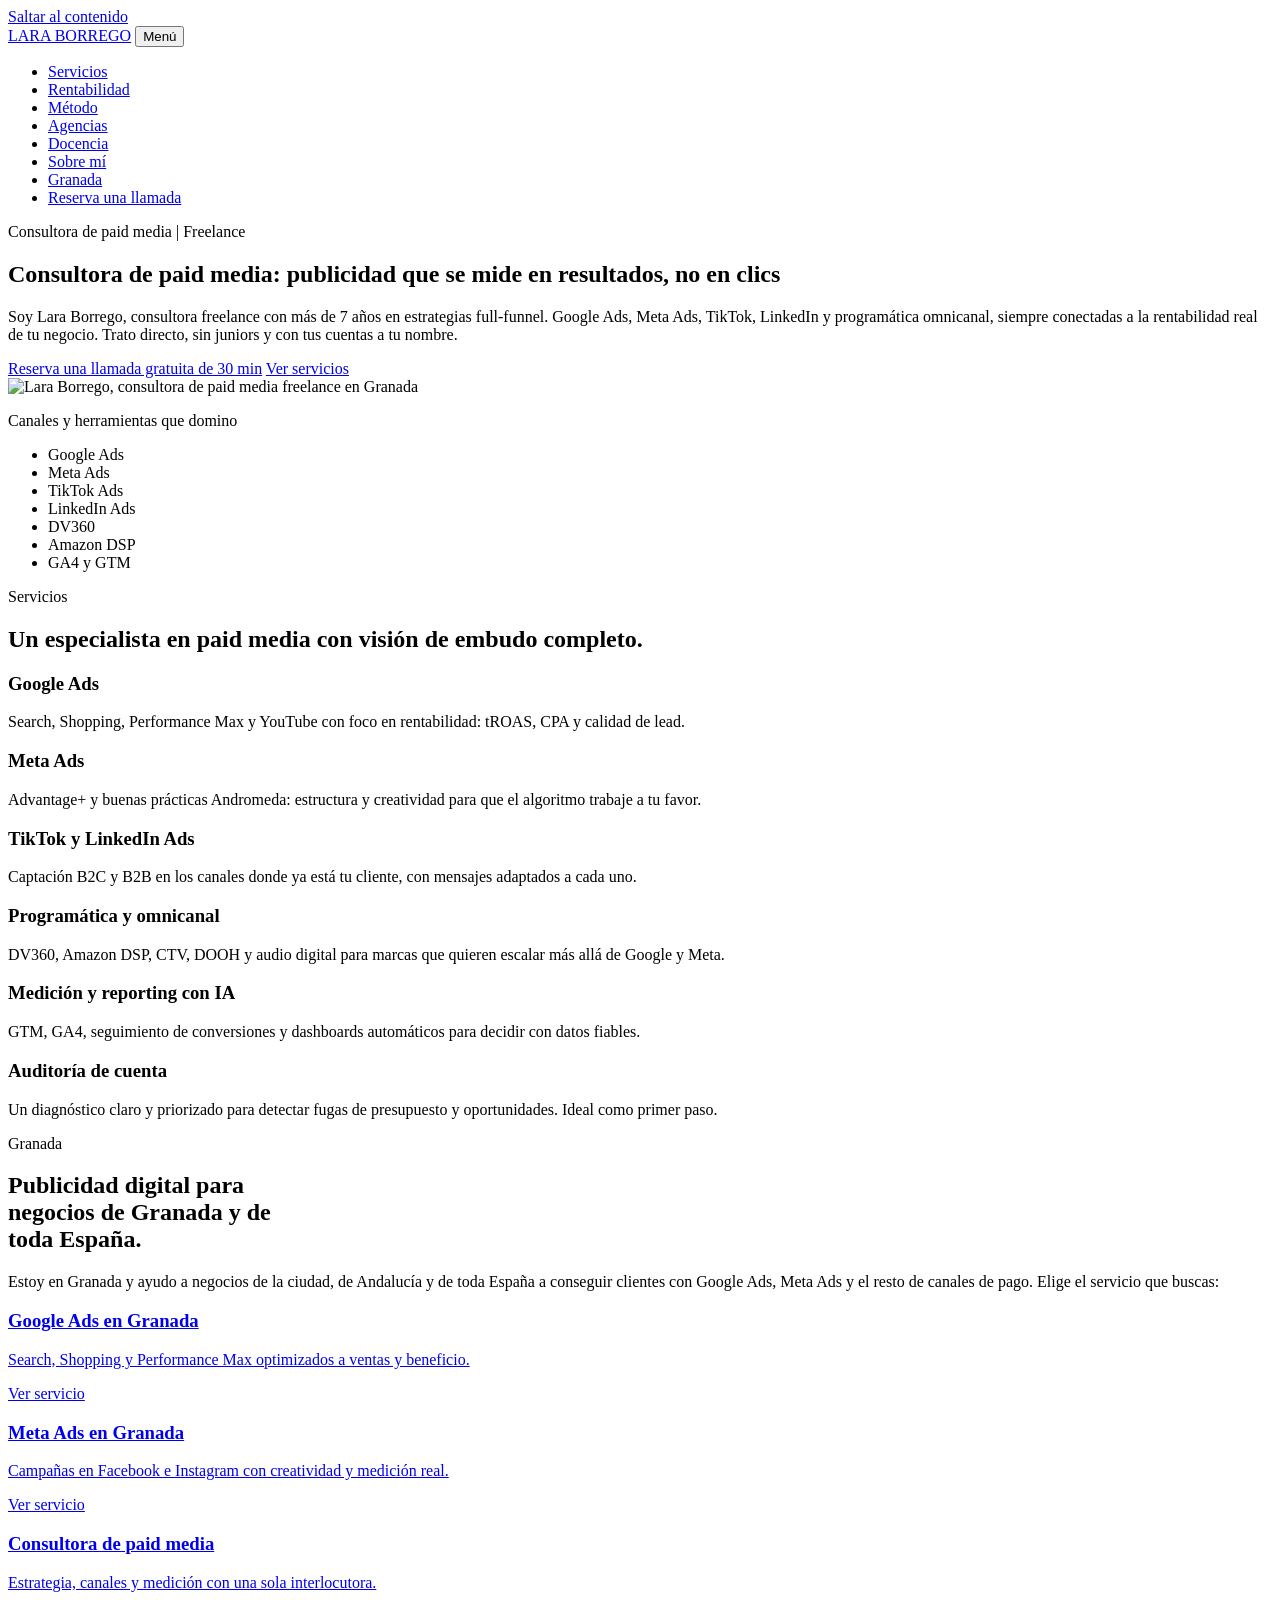
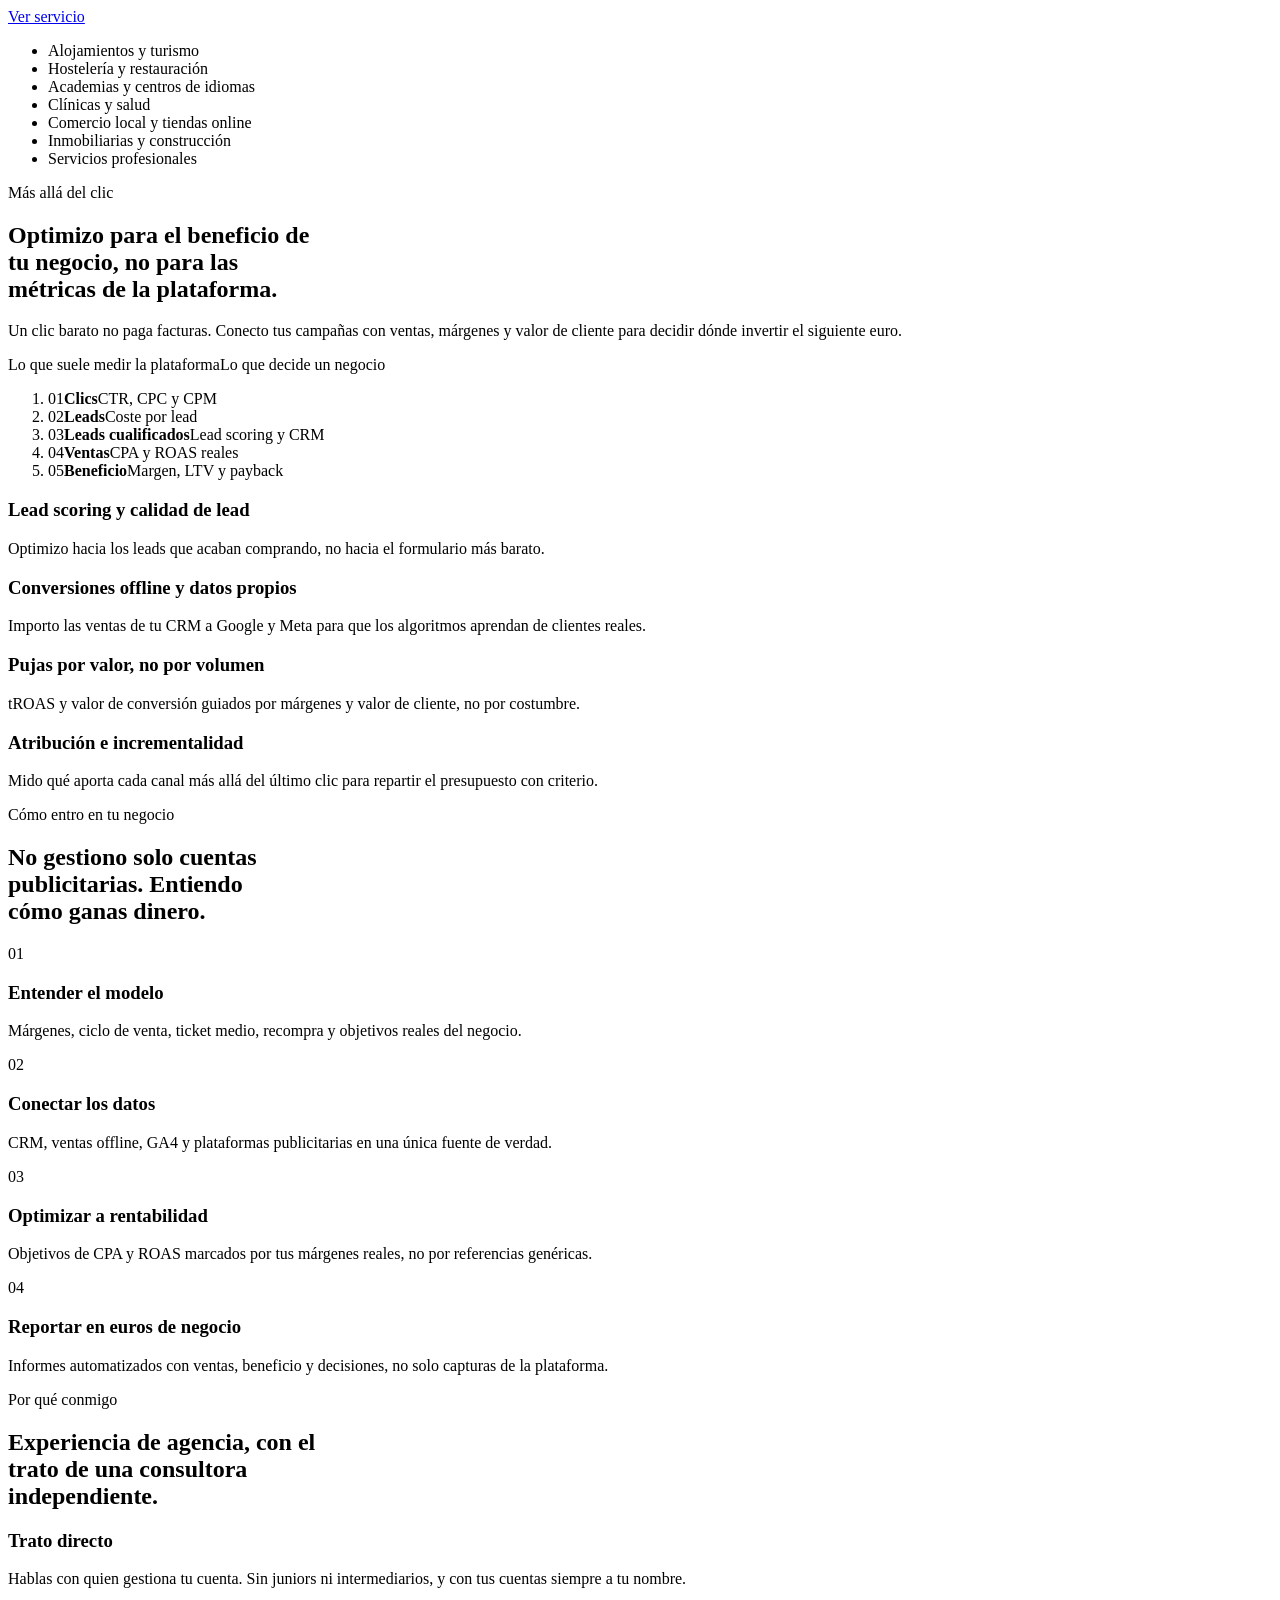
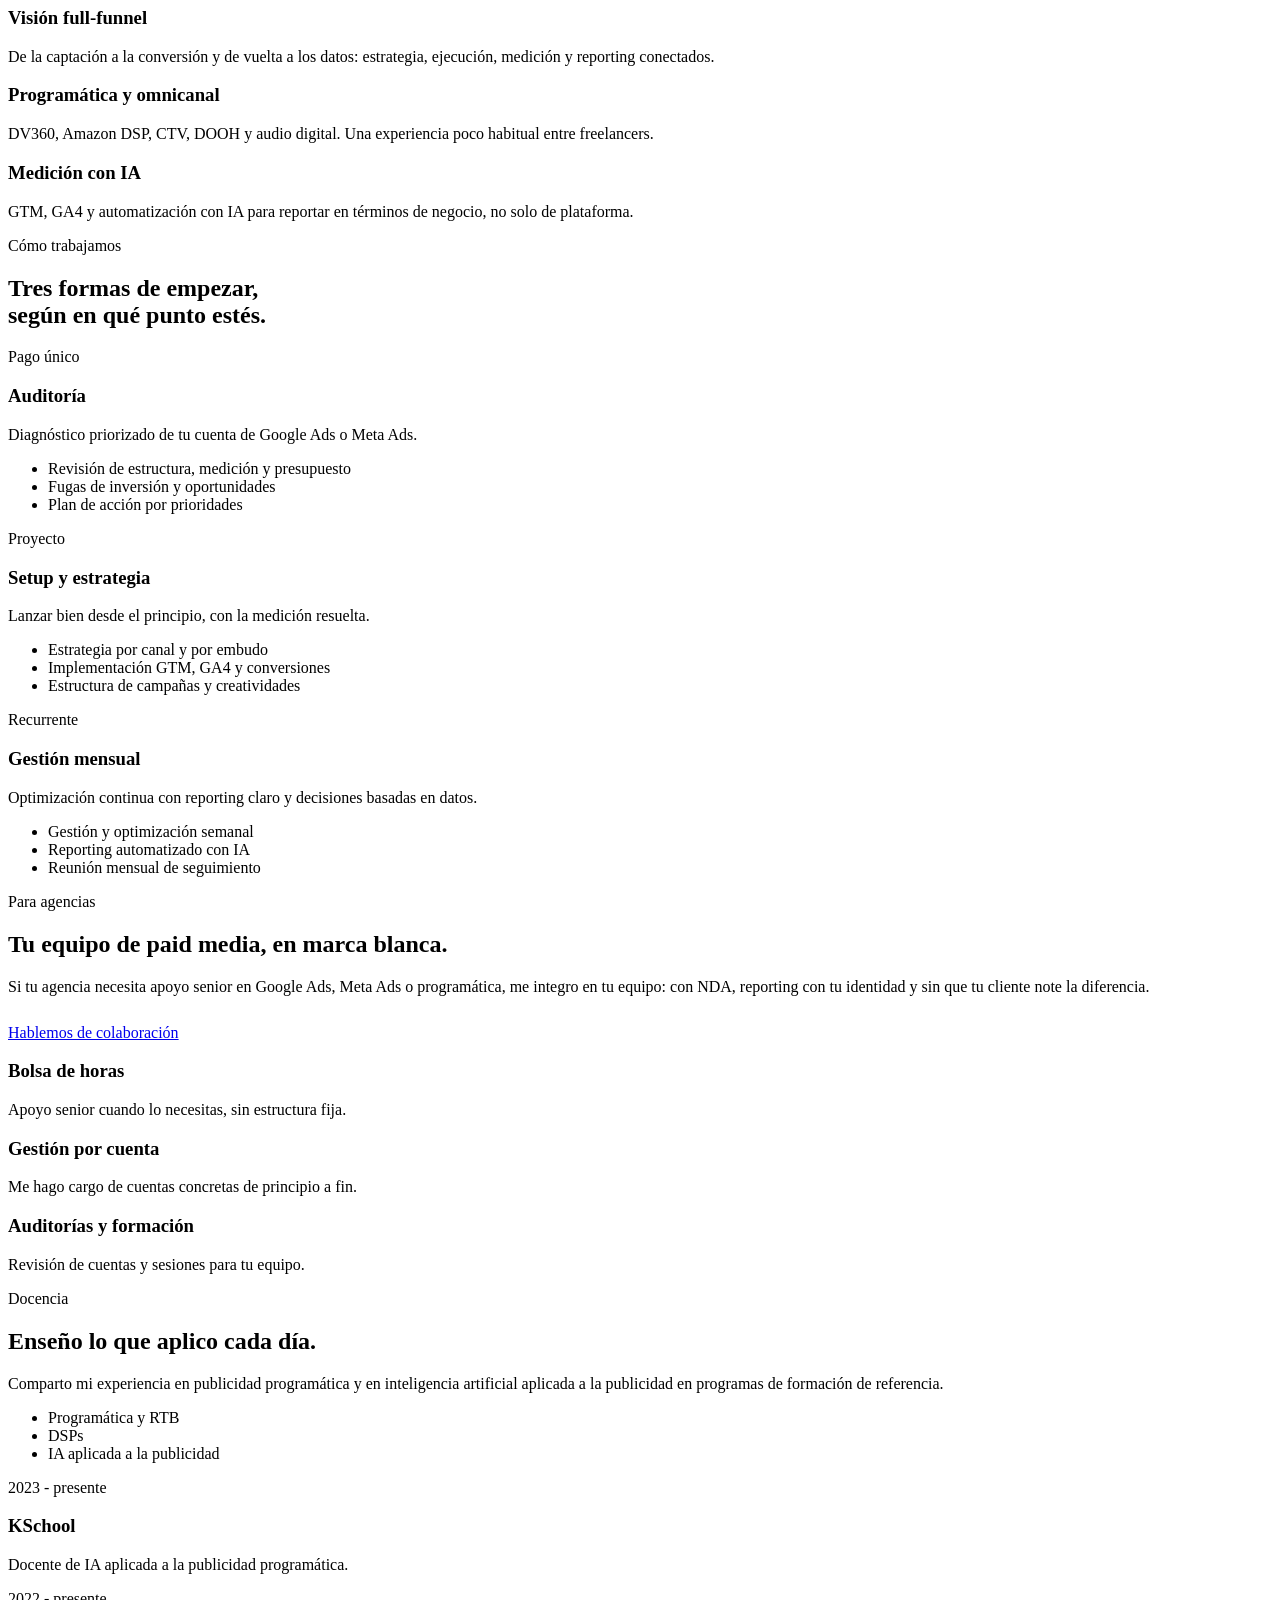
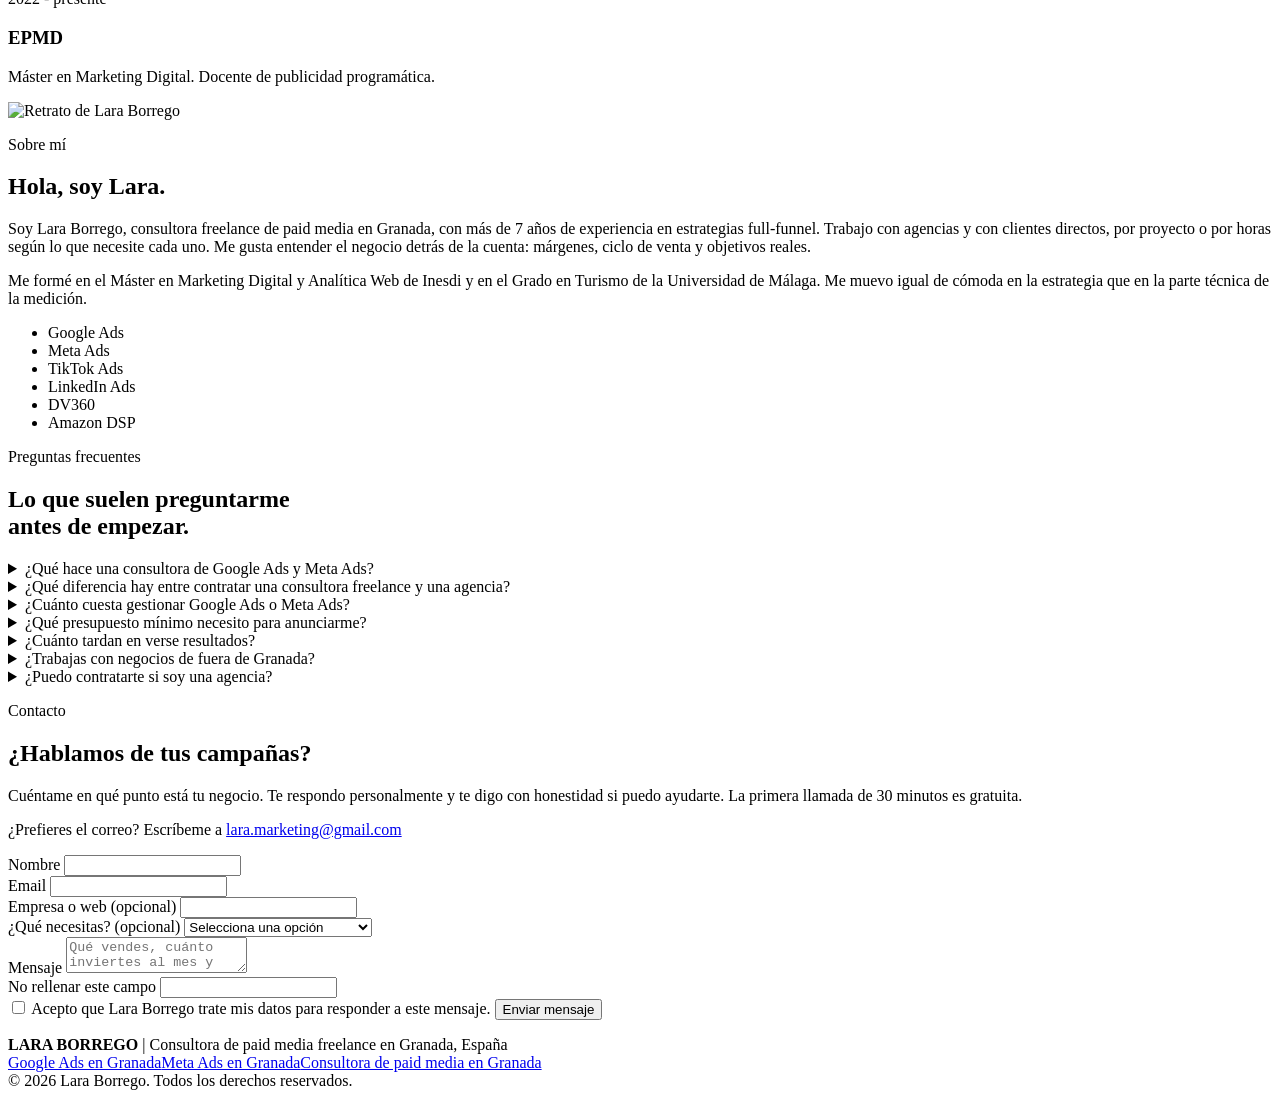
==== index.html @ 290aae1f "Add files via upload" ====
<!DOCTYPE html>
<html lang="es-ES">
<head>
<meta charset="utf-8">
<meta name="viewport" content="width=device-width, initial-scale=1, viewport-fit=cover">
<title>Consultora Google Ads y Meta Ads en Granada | Lara Borrego</title>
<meta name="description" content="Consultora freelance de Google Ads y Meta Ads en Granada. Campañas medidas en ventas y rentabilidad real, no en clics. Primera llamada de 30 minutos gratis.">
<meta name="robots" content="index, follow, max-image-preview:large">
<link rel="canonical" href="https://TUDOMINIO.com/">
<meta name="theme-color" content="#F5F3EC">
<link rel="icon" href="assets/favicon.svg" type="image/svg+xml">
<meta property="og:locale" content="es_ES">
<meta property="og:site_name" content="Lara Borrego | Consultora de Paid Media">
<meta property="og:type" content="website">
<meta property="og:title" content="Consultora Google Ads y Meta Ads en Granada | Lara Borrego">
<meta property="og:description" content="Consultora freelance de Google Ads y Meta Ads en Granada. Campañas medidas en ventas y rentabilidad real, no en clics. Primera llamada de 30 minutos gratis.">
<meta property="og:url" content="https://TUDOMINIO.com/">
<meta property="og:image" content="https://TUDOMINIO.com/assets/og-image.png">
<meta property="og:image:width" content="1200">
<meta property="og:image:height" content="630">
<meta property="og:image:alt" content="Lara Borrego, consultora de Google Ads y Meta Ads en Granada">
<meta name="twitter:card" content="summary_large_image">
<link rel="preconnect" href="https://fonts.googleapis.com">
<link rel="preconnect" href="https://fonts.gstatic.com" crossorigin>
<link href="https://fonts.googleapis.com/css2?family=Inter:wght@400;500;600;700;800&display=swap" rel="stylesheet">
<link rel="stylesheet" href="assets/style.css">
<script type="application/ld+json">{"@context":"https://schema.org","@graph":[{"@type":"WebSite","@id":"https://TUDOMINIO.com/#web","url":"https://TUDOMINIO.com/","name":"Lara Borrego | Consultora de Paid Media","inLanguage":"es-ES","publisher":{"@id":"https://TUDOMINIO.com/#negocio"}},{"@type":"ProfessionalService","@id":"https://TUDOMINIO.com/#negocio","name":"Lara Borrego, consultora de paid media","url":"https://TUDOMINIO.com/","image":"https://TUDOMINIO.com/assets/og-image.png","description":"Consultora freelance de paid media en Granada: Google Ads, Meta Ads, TikTok Ads, LinkedIn Ads y programática, con medición de la rentabilidad real del negocio.","address":{"@type":"PostalAddress","addressLocality":"Granada","addressRegion":"Andalucía","addressCountry":"ES"},"areaServed":[{"@type":"City","name":"Granada"},{"@type":"AdministrativeArea","name":"Andalucía"},{"@type":"Country","name":"España"}],"serviceType":["Google Ads","Meta Ads","TikTok Ads","LinkedIn Ads","Publicidad programática","Medición y analítica","Auditoría de cuentas publicitarias"],"knowsAbout":["Paid media","Google Ads","Meta Ads","Performance Max","Publicidad programática","GA4","Lead scoring"],"founder":{"@id":"https://TUDOMINIO.com/#lara"}},{"@type":"Person","@id":"https://TUDOMINIO.com/#lara","name":"Lara Borrego","jobTitle":"Consultora de paid media","url":"https://TUDOMINIO.com/","image":"https://TUDOMINIO.com/assets/lara.jpg","homeLocation":{"@type":"Place","name":"Granada, España"},"worksFor":{"@id":"https://TUDOMINIO.com/#negocio"},"alumniOf":[{"@type":"CollegeOrUniversity","name":"Inesdi"},{"@type":"CollegeOrUniversity","name":"Universidad de Málaga"}],"knowsAbout":["Paid media","Google Ads","Meta Ads","Publicidad programática"]},{"@type":"FAQPage","mainEntity":[{"@type":"Question","name":"¿Qué hace una consultora de Google Ads y Meta Ads?","acceptedAnswer":{"@type":"Answer","text":"Diseña, gestiona y optimiza tus campañas en Google Ads y Meta Ads (Facebook e Instagram) para que generen clientes y ventas, no solo clics. Además de la gestión, configuro la medición (GA4 y Tag Manager) para que puedas ver qué campañas dejan beneficio real."}},{"@type":"Question","name":"¿Qué diferencia hay entre contratar una consultora freelance y una agencia?","acceptedAnswer":{"@type":"Answer","text":"Con una consultora freelance hablas directamente con la persona que gestiona tu cuenta, sin intermediarios ni equipos junior, y tus cuentas publicitarias quedan siempre a tu nombre. Una agencia ofrece más estructura y más áreas (diseño, web, contenido). Cuando tu proyecto necesita más que paid media, coordino a especialistas de confianza."}},{"@type":"Question","name":"¿Cuánto cuesta gestionar Google Ads o Meta Ads?","acceptedAnswer":{"@type":"Answer","text":"Hay dos partidas: la inversión publicitaria, que pagas directamente a Google o a Meta, y mis honorarios de gestión, que dependen de la complejidad de la cuenta y de los canales. Tras una llamada gratuita de 30 minutos te doy un presupuesto cerrado. Si prefieres empezar con poco riesgo, la auditoría de cuenta es el primer paso."}},{"@type":"Question","name":"¿Qué presupuesto mínimo necesito para anunciarme?","acceptedAnswer":{"@type":"Answer","text":"No hay una cifra universal. Depende de tu sector, del precio de tu producto o servicio y de cuánto puedes pagar por conseguir un cliente. En la primera llamada calculamos cuánto tiene sentido invertir para que los datos sean fiables y el objetivo, realista."}},{"@type":"Question","name":"¿Cuánto tardan en verse resultados?","acceptedAnswer":{"@type":"Answer","text":"Las primeras señales llegan en las primeras semanas. Para optimizar con datos suficientes suelen hacer falta entre dos y tres meses, según el volumen de conversiones. Por eso mido siempre ventas y rentabilidad, no solo clics."}},{"@type":"Question","name":"¿Trabajas con negocios de fuera de Granada?","acceptedAnswer":{"@type":"Answer","text":"Sí. Estoy en Granada y trabajo con negocios de la ciudad, de Andalucía y de toda España. La gestión y las reuniones se hacen por videollamada, así que la ubicación no limita."}},{"@type":"Question","name":"¿Puedo contratarte si soy una agencia?","acceptedAnswer":{"@type":"Answer","text":"Sí. Colaboro con agencias en marca blanca, por bolsa de horas o por cuentas concretas, con NDA y reporting con la identidad de la agencia."}}]}]}</script>
<script src="assets/main.js" defer></script>
</head>
<body>
<a class="skip" href="#main">Saltar al contenido</a>
<header class="site">
  <div class="wrap nav">
    <a class="logo" href="#inicio" aria-label="Lara Borrego, inicio">LARA BORREGO</a>
    <button class="menu-btn" type="button" aria-expanded="false" aria-controls="menu">Menú</button>
    <ul id="menu">
      <li><a class="link" href="#servicios">Servicios</a></li>
      <li><a class="link" href="#rentabilidad">Rentabilidad</a></li>
      <li><a class="link" href="#metodo">Método</a></li>
      <li><a class="link" href="#agencias">Agencias</a></li>
      <li><a class="link" href="#docencia">Docencia</a></li>
      <li><a class="link" href="#sobre-mi">Sobre mí</a></li>
      <li><a class="link" href="#granada">Granada</a></li>
      <li><a class="btn btn-primary" href="#contacto">Reserva una llamada</a></li>
    </ul>
  </div>
</header>
<main id="main">
  <section class="hero" id="inicio">
    <div class="wrap hero-grid">
      <div>
        <p class="eyebrow">Consultora de paid media | Freelance</p>
        <h1>Consultora de paid media: publicidad que se mide en resultados, no en clics</h1>
        <p class="lead">Soy Lara Borrego, consultora freelance con más de 7 años en estrategias full-funnel. Google Ads, Meta Ads, TikTok, LinkedIn y programática omnicanal, siempre conectadas a la rentabilidad real de tu negocio. Trato directo, sin juniors y con tus cuentas a tu nombre.</p>
        <div class="btn-row">
          <a class="btn btn-primary" href="#contacto">Reserva una llamada gratuita de 30 min</a>
          <a class="btn btn-outline" href="#servicios">Ver servicios</a>
        </div>
      </div>
      <img class="hero-photo" src="assets/lara.jpg" width="320" height="320" alt="Lara Borrego, consultora de paid media freelance en Granada" fetchpriority="high">
    </div>
  </section>

  <div class="band" aria-label="Canales y herramientas que domino">
    <div class="wrap">
      <p>Canales y herramientas que domino</p>
      <ul>
        <li>Google Ads</li><li>Meta Ads</li><li>TikTok Ads</li><li>LinkedIn Ads</li><li>DV360</li><li>Amazon DSP</li><li>GA4 y GTM</li>
      </ul>
    </div>
  </div>

  <section id="servicios">
    <div class="wrap">
      <div class="section-head">
        <p class="eyebrow">Servicios</p>
        <h2 class="wide">Un especialista en paid media con visión de embudo completo.</h2>
      </div>
      <div class="grid grid-3">
        <article class="card"><h3>Google Ads</h3><p>Search, Shopping, Performance Max y YouTube con foco en rentabilidad: tROAS, CPA y calidad de lead.</p></article>
        <article class="card"><h3>Meta Ads</h3><p>Advantage+ y buenas prácticas Andromeda: estructura y creatividad para que el algoritmo trabaje a tu favor.</p></article>
        <article class="card"><h3>TikTok y LinkedIn Ads</h3><p>Captación B2C y B2B en los canales donde ya está tu cliente, con mensajes adaptados a cada uno.</p></article>
        <article class="card"><h3>Programática y omnicanal</h3><p>DV360, Amazon DSP, CTV, DOOH y audio digital para marcas que quieren escalar más allá de Google y Meta.</p></article>
        <article class="card"><h3>Medición y reporting con IA</h3><p>GTM, GA4, seguimiento de conversiones y dashboards automáticos para decidir con datos fiables.</p></article>
        <article class="card"><h3>Auditoría de cuenta</h3><p>Un diagnóstico claro y priorizado para detectar fugas de presupuesto y oportunidades. Ideal como primer paso.</p></article>
      </div>
    </div>
  </section>


  <section class="sand" id="granada">
    <div class="wrap">
      <div class="section-head">
        <p class="eyebrow">Granada</p>
        <h2 class="wide" style="max-width:24ch">Publicidad digital para negocios de Granada y de toda España.</h2>
        <p class="lead">Estoy en Granada y ayudo a negocios de la ciudad, de Andalucía y de toda España a conseguir clientes con Google Ads, Meta Ads y el resto de canales de pago. Elige el servicio que buscas:</p>
      </div>
      <div class="grid grid-3">
        <a class="linkcard" href="google-ads-granada/"><h3>Google Ads en Granada</h3><p>Search, Shopping y Performance Max optimizados a ventas y beneficio.</p><span class="go">Ver servicio</span></a>
        <a class="linkcard" href="meta-ads-granada/"><h3>Meta Ads en Granada</h3><p>Campañas en Facebook e Instagram con creatividad y medición real.</p><span class="go">Ver servicio</span></a>
        <a class="linkcard" href="consultora-paid-media-granada/"><h3>Consultora de paid media</h3><p>Estrategia, canales y medición con una sola interlocutora.</p><span class="go">Ver servicio</span></a>
      </div>
      <ul class="pills sectors"><li>Alojamientos y turismo</li><li>Hostelería y restauración</li><li>Academias y centros de idiomas</li><li>Clínicas y salud</li><li>Comercio local y tiendas online</li><li>Inmobiliarias y construcción</li><li>Servicios profesionales</li></ul>
    </div>
  </section>

  <section class="dark" id="rentabilidad">
    <div class="wrap">
      <div class="section-head">
        <p class="eyebrow">Más allá del clic</p>
        <h2 class="wide" style="max-width:26ch">Optimizo para el beneficio de tu negocio, no para las métricas de la plataforma.</h2>
        <p class="lead">Un clic barato no paga facturas. Conecto tus campañas con ventas, márgenes y valor de cliente para decidir dónde invertir el siguiente euro.</p>
      </div>
      <div class="chain-labels"><span>Lo que suele medir la plataforma</span><span>Lo que decide un negocio</span></div>
      <ol class="chain">
        <li><span class="n">01</span><strong>Clics</strong><span class="s">CTR, CPC y CPM</span></li>
        <li><span class="n">02</span><strong>Leads</strong><span class="s">Coste por lead</span></li>
        <li><span class="n">03</span><strong>Leads cualificados</strong><span class="s">Lead scoring y CRM</span></li>
        <li><span class="n">04</span><strong>Ventas</strong><span class="s">CPA y ROAS reales</span></li>
        <li><span class="n">05</span><strong>Beneficio</strong><span class="s">Margen, LTV y payback</span></li>
      </ol>
      <div class="grid grid-4">
        <article class="outline-card"><h3>Lead scoring y calidad de lead</h3><p>Optimizo hacia los leads que acaban comprando, no hacia el formulario más barato.</p></article>
        <article class="outline-card"><h3>Conversiones offline y datos propios</h3><p>Importo las ventas de tu CRM a Google y Meta para que los algoritmos aprendan de clientes reales.</p></article>
        <article class="outline-card"><h3>Pujas por valor, no por volumen</h3><p>tROAS y valor de conversión guiados por márgenes y valor de cliente, no por costumbre.</p></article>
        <article class="outline-card"><h3>Atribución e incrementalidad</h3><p>Mido qué aporta cada canal más allá del último clic para repartir el presupuesto con criterio.</p></article>
      </div>
    </div>
  </section>

  <section id="negocio">
    <div class="wrap">
      <div class="section-head">
        <p class="eyebrow">Cómo entro en tu negocio</p>
        <h2 class="wide" style="max-width:24ch">No gestiono solo cuentas publicitarias. Entiendo cómo ganas dinero.</h2>
      </div>
      <ol class="grid grid-4" style="list-style:none;margin:0;padding:0">
        <li class="card step"><span class="num">01</span><h3>Entender el modelo</h3><p>Márgenes, ciclo de venta, ticket medio, recompra y objetivos reales del negocio.</p></li>
        <li class="card step"><span class="num">02</span><h3>Conectar los datos</h3><p>CRM, ventas offline, GA4 y plataformas publicitarias en una única fuente de verdad.</p></li>
        <li class="card step"><span class="num">03</span><h3>Optimizar a rentabilidad</h3><p>Objetivos de CPA y ROAS marcados por tus márgenes reales, no por referencias genéricas.</p></li>
        <li class="card step"><span class="num">04</span><h3>Reportar en euros de negocio</h3><p>Informes automatizados con ventas, beneficio y decisiones, no solo capturas de la plataforma.</p></li>
      </ol>
    </div>
  </section>

  <section class="olive" id="por-que">
    <div class="wrap">
      <div class="section-head">
        <p class="eyebrow">Por qué conmigo</p>
        <h2 class="wide" style="max-width:28ch">Experiencia de agencia, con el trato de una consultora independiente.</h2>
      </div>
      <div class="grid grid-4">
        <article class="card"><h3>Trato directo</h3><p>Hablas con quien gestiona tu cuenta. Sin juniors ni intermediarios, y con tus cuentas siempre a tu nombre.</p></article>
        <article class="card"><h3>Visión full-funnel</h3><p>De la captación a la conversión y de vuelta a los datos: estrategia, ejecución, medición y reporting conectados.</p></article>
        <article class="card"><h3>Programática y omnicanal</h3><p>DV360, Amazon DSP, CTV, DOOH y audio digital. Una experiencia poco habitual entre freelancers.</p></article>
        <article class="card"><h3>Medición con IA</h3><p>GTM, GA4 y automatización con IA para reportar en términos de negocio, no solo de plataforma.</p></article>
      </div>
    </div>
  </section>

  <section id="metodo">
    <div class="wrap">
      <div class="section-head">
        <p class="eyebrow">Cómo trabajamos</p>
        <h2 class="wide" style="max-width:24ch">Tres formas de empezar, según en qué punto estés.</h2>
      </div>
      <div class="grid grid-3">
        <article class="pack">
          <p class="tag">Pago único</p>
          <h3>Auditoría</h3>
          <p>Diagnóstico priorizado de tu cuenta de Google Ads o Meta Ads.</p>
          <ul><li>Revisión de estructura, medición y presupuesto</li><li>Fugas de inversión y oportunidades</li><li>Plan de acción por prioridades</li></ul>
        </article>
        <article class="pack">
          <p class="tag">Proyecto</p>
          <h3>Setup y estrategia</h3>
          <p>Lanzar bien desde el principio, con la medición resuelta.</p>
          <ul><li>Estrategia por canal y por embudo</li><li>Implementación GTM, GA4 y conversiones</li><li>Estructura de campañas y creatividades</li></ul>
        </article>
        <article class="pack featured">
          <p class="tag">Recurrente</p>
          <h3>Gestión mensual</h3>
          <p>Optimización continua con reporting claro y decisiones basadas en datos.</p>
          <ul><li>Gestión y optimización semanal</li><li>Reporting automatizado con IA</li><li>Reunión mensual de seguimiento</li></ul>
        </article>
      </div>
    </div>
  </section>

  <section class="sand" id="agencias">
    <div class="wrap split">
      <div>
        <p class="eyebrow">Para agencias</p>
        <h2>Tu equipo de paid media, en marca blanca.</h2>
        <p class="lead" style="margin-bottom:28px">Si tu agencia necesita apoyo senior en Google Ads, Meta Ads o programática, me integro en tu equipo: con NDA, reporting con tu identidad y sin que tu cliente note la diferencia.</p>
        <a class="btn btn-primary" href="mailto:lara.marketing@gmail.com?subject=Colaboraci%C3%B3n%20con%20agencia">Hablemos de colaboración</a>
      </div>
      <div class="stack">
        <div class="mini"><h3>Bolsa de horas</h3><p>Apoyo senior cuando lo necesitas, sin estructura fija.</p></div>
        <div class="mini"><h3>Gestión por cuenta</h3><p>Me hago cargo de cuentas concretas de principio a fin.</p></div>
        <div class="mini"><h3>Auditorías y formación</h3><p>Revisión de cuentas y sesiones para tu equipo.</p></div>
      </div>
    </div>
  </section>

  <section class="white" id="docencia">
    <div class="wrap split">
      <div>
        <p class="eyebrow">Docencia</p>
        <h2>Enseño lo que aplico cada día.</h2>
        <p class="lead">Comparto mi experiencia en publicidad programática y en inteligencia artificial aplicada a la publicidad en programas de formación de referencia.</p>
        <ul class="pills"><li>Programática y RTB</li><li>DSPs</li><li>IA aplicada a la publicidad</li></ul>
      </div>
      <div class="stack">
        <article class="program"><p class="when">2023 - presente</p><h3>KSchool</h3><p>Docente de IA aplicada a la publicidad programática.</p></article>
        <article class="program"><p class="when">2022 - presente</p><h3>EPMD</h3><p>Máster en Marketing Digital. Docente de publicidad programática.</p></article>
      </div>
    </div>
  </section>

  <section id="sobre-mi">
    <div class="wrap about">
      <img class="about-photo" src="assets/lara.jpg" width="320" height="320" alt="Retrato de Lara Borrego" loading="lazy">
      <div>
        <p class="eyebrow">Sobre mí</p>
        <h2>Hola, soy Lara.</h2>
        <p>Soy Lara Borrego, consultora freelance de paid media en Granada, con más de 7 años de experiencia en estrategias full-funnel. Trabajo con agencias y con clientes directos, por proyecto o por horas según lo que necesite cada uno. Me gusta entender el negocio detrás de la cuenta: márgenes, ciclo de venta y objetivos reales.</p>
        <p>Me formé en el Máster en Marketing Digital y Analítica Web de Inesdi y en el Grado en Turismo de la Universidad de Málaga. Me muevo igual de cómoda en la estrategia que en la parte técnica de la medición.</p>
        <ul class="pills"><li>Google Ads</li><li>Meta Ads</li><li>TikTok Ads</li><li>LinkedIn Ads</li><li>DV360</li><li>Amazon DSP</li></ul>
      </div>
    </div>
  </section>


  <section id="preguntas">
    <div class="wrap">
      <div class="section-head">
        <p class="eyebrow">Preguntas frecuentes</p>
        <h2 class="wide" style="max-width:26ch">Lo que suelen preguntarme antes de empezar.</h2>
      </div>
      <div class="faq">
<details><summary>¿Qué hace una consultora de Google Ads y Meta Ads?</summary><div class="ans"><p>Diseña, gestiona y optimiza tus campañas en Google Ads y Meta Ads (Facebook e Instagram) para que generen clientes y ventas, no solo clics. Además de la gestión, configuro la medición (GA4 y Tag Manager) para que puedas ver qué campañas dejan beneficio real.</p></div></details>
<details><summary>¿Qué diferencia hay entre contratar una consultora freelance y una agencia?</summary><div class="ans"><p>Con una consultora freelance hablas directamente con la persona que gestiona tu cuenta, sin intermediarios ni equipos junior, y tus cuentas publicitarias quedan siempre a tu nombre. Una agencia ofrece más estructura y más áreas (diseño, web, contenido). Cuando tu proyecto necesita más que paid media, coordino a especialistas de confianza.</p></div></details>
<details><summary>¿Cuánto cuesta gestionar Google Ads o Meta Ads?</summary><div class="ans"><p>Hay dos partidas: la inversión publicitaria, que pagas directamente a Google o a Meta, y mis honorarios de gestión, que dependen de la complejidad de la cuenta y de los canales. Tras una llamada gratuita de 30 minutos te doy un presupuesto cerrado. Si prefieres empezar con poco riesgo, la auditoría de cuenta es el primer paso.</p></div></details>
<details><summary>¿Qué presupuesto mínimo necesito para anunciarme?</summary><div class="ans"><p>No hay una cifra universal. Depende de tu sector, del precio de tu producto o servicio y de cuánto puedes pagar por conseguir un cliente. En la primera llamada calculamos cuánto tiene sentido invertir para que los datos sean fiables y el objetivo, realista.</p></div></details>
<details><summary>¿Cuánto tardan en verse resultados?</summary><div class="ans"><p>Las primeras señales llegan en las primeras semanas. Para optimizar con datos suficientes suelen hacer falta entre dos y tres meses, según el volumen de conversiones. Por eso mido siempre ventas y rentabilidad, no solo clics.</p></div></details>
<details><summary>¿Trabajas con negocios de fuera de Granada?</summary><div class="ans"><p>Sí. Estoy en Granada y trabajo con negocios de la ciudad, de Andalucía y de toda España. La gestión y las reuniones se hacen por videollamada, así que la ubicación no limita.</p></div></details>
<details><summary>¿Puedo contratarte si soy una agencia?</summary><div class="ans"><p>Sí. Colaboro con agencias en marca blanca, por bolsa de horas o por cuentas concretas, con NDA y reporting con la identidad de la agencia.</p></div></details>
</div>
    </div>
  </section>

  <section class="dark contact" id="contacto">
    <div class="wrap contact-grid">
      <div>
        <p class="eyebrow">Contacto</p>
        <h2>¿Hablamos de tus campañas?</h2>
        <p class="lead">Cuéntame en qué punto está tu negocio. Te respondo personalmente y te digo con honestidad si puedo ayudarte. La primera llamada de 30 minutos es gratuita.</p>
        <p class="alt">¿Prefieres el correo? Escríbeme a <a href="mailto:lara.marketing@gmail.com">lara.marketing@gmail.com</a></p>
      </div>
      <form class="form" id="contact-form" novalidate>
        <div class="row">
          <div class="field">
            <label for="f-nombre">Nombre</label>
            <input id="f-nombre" name="nombre" type="text" autocomplete="name" required minlength="2" maxlength="120">
          </div>
          <div class="field">
            <label for="f-email">Email</label>
            <input id="f-email" name="email" type="email" autocomplete="email" required maxlength="254">
          </div>
        </div>
        <div class="row">
          <div class="field">
            <label for="f-empresa">Empresa o web <span class="opt">(opcional)</span></label>
            <input id="f-empresa" name="empresa" type="text" autocomplete="organization" maxlength="160">
          </div>
          <div class="field">
            <label for="f-servicio">¿Qué necesitas? <span class="opt">(opcional)</span></label>
            <select id="f-servicio" name="servicio">
              <option value="">Selecciona una opción</option>
              <option value="auditoria">Auditoría de cuenta</option>
              <option value="setup">Setup y estrategia</option>
              <option value="gestion">Gestión mensual</option>
              <option value="agencia">Colaboración como agencia</option>
              <option value="formacion">Formación</option>
              <option value="otro">Otro</option>
            </select>
          </div>
        </div>
        <div class="field">
          <label for="f-mensaje">Mensaje</label>
          <textarea id="f-mensaje" name="mensaje" required minlength="10" maxlength="4000" placeholder="Qué vendes, cuánto inviertes al mes y qué quieres conseguir"></textarea>
        </div>
        <div class="hp" aria-hidden="true">
          <label>No rellenar este campo <input type="text" name="sitio_web" tabindex="-1" autocomplete="off"></label>
        </div>
        <label class="check">
          <input type="checkbox" name="acepta_privacidad" required>
          <!-- TODO: enlazar aquí la política de privacidad cuando esté publicada -->
          <span>Acepto que Lara Borrego trate mis datos para responder a este mensaje.</span>
        </label>
        <button class="btn btn-primary" type="submit">Enviar mensaje</button>
        <p class="status" id="form-status" role="status" aria-live="polite"></p>
      </form>
    </div>
  </section>
</main>
<footer class="site">
  <div class="wrap">
    <span class="foot-brand"><strong>LARA BORREGO</strong> | Consultora de paid media freelance en Granada, España</span>
    <nav aria-label="Servicios en Granada"><a href="google-ads-granada/">Google Ads en Granada</a><a href="meta-ads-granada/">Meta Ads en Granada</a><a href="consultora-paid-media-granada/">Consultora de paid media en Granada</a></nav>
    <span>© 2026 Lara Borrego. Todos los derechos reservados.</span>
  </div>
</footer>
</body>
</html>
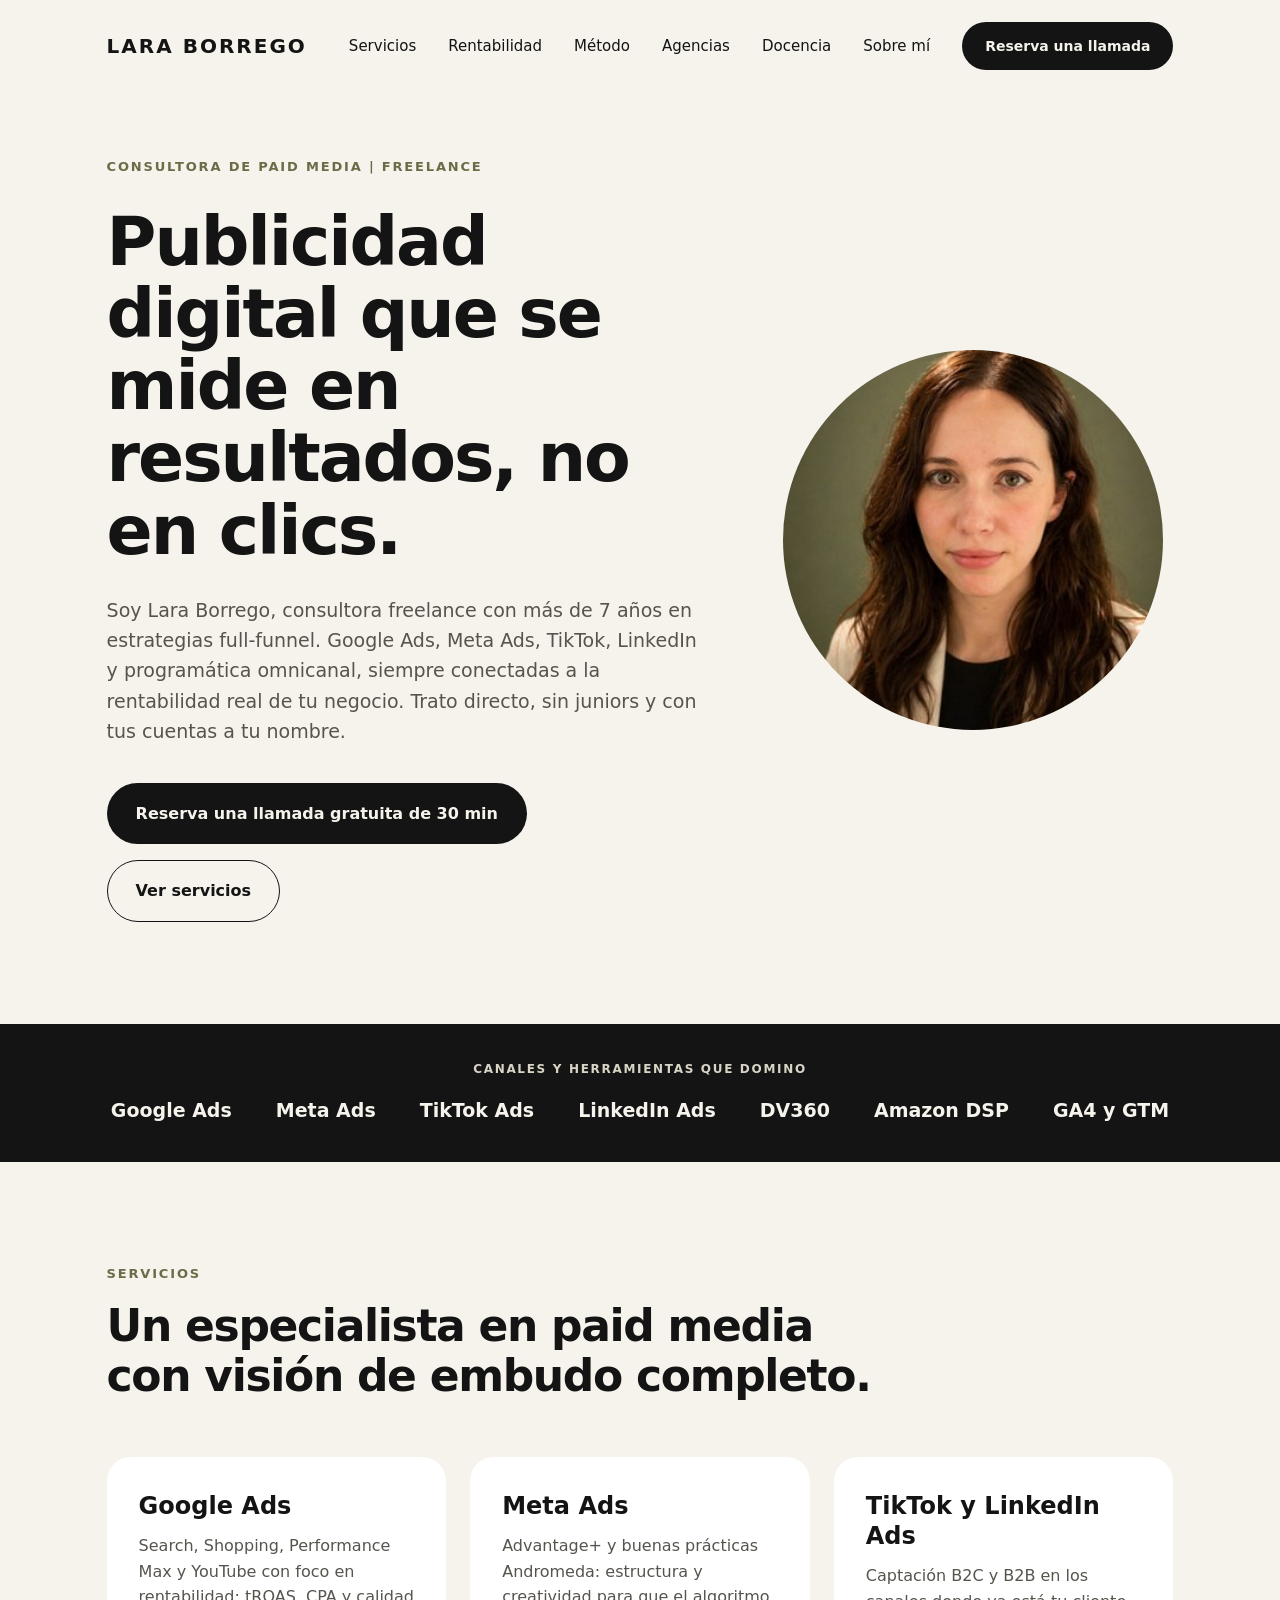
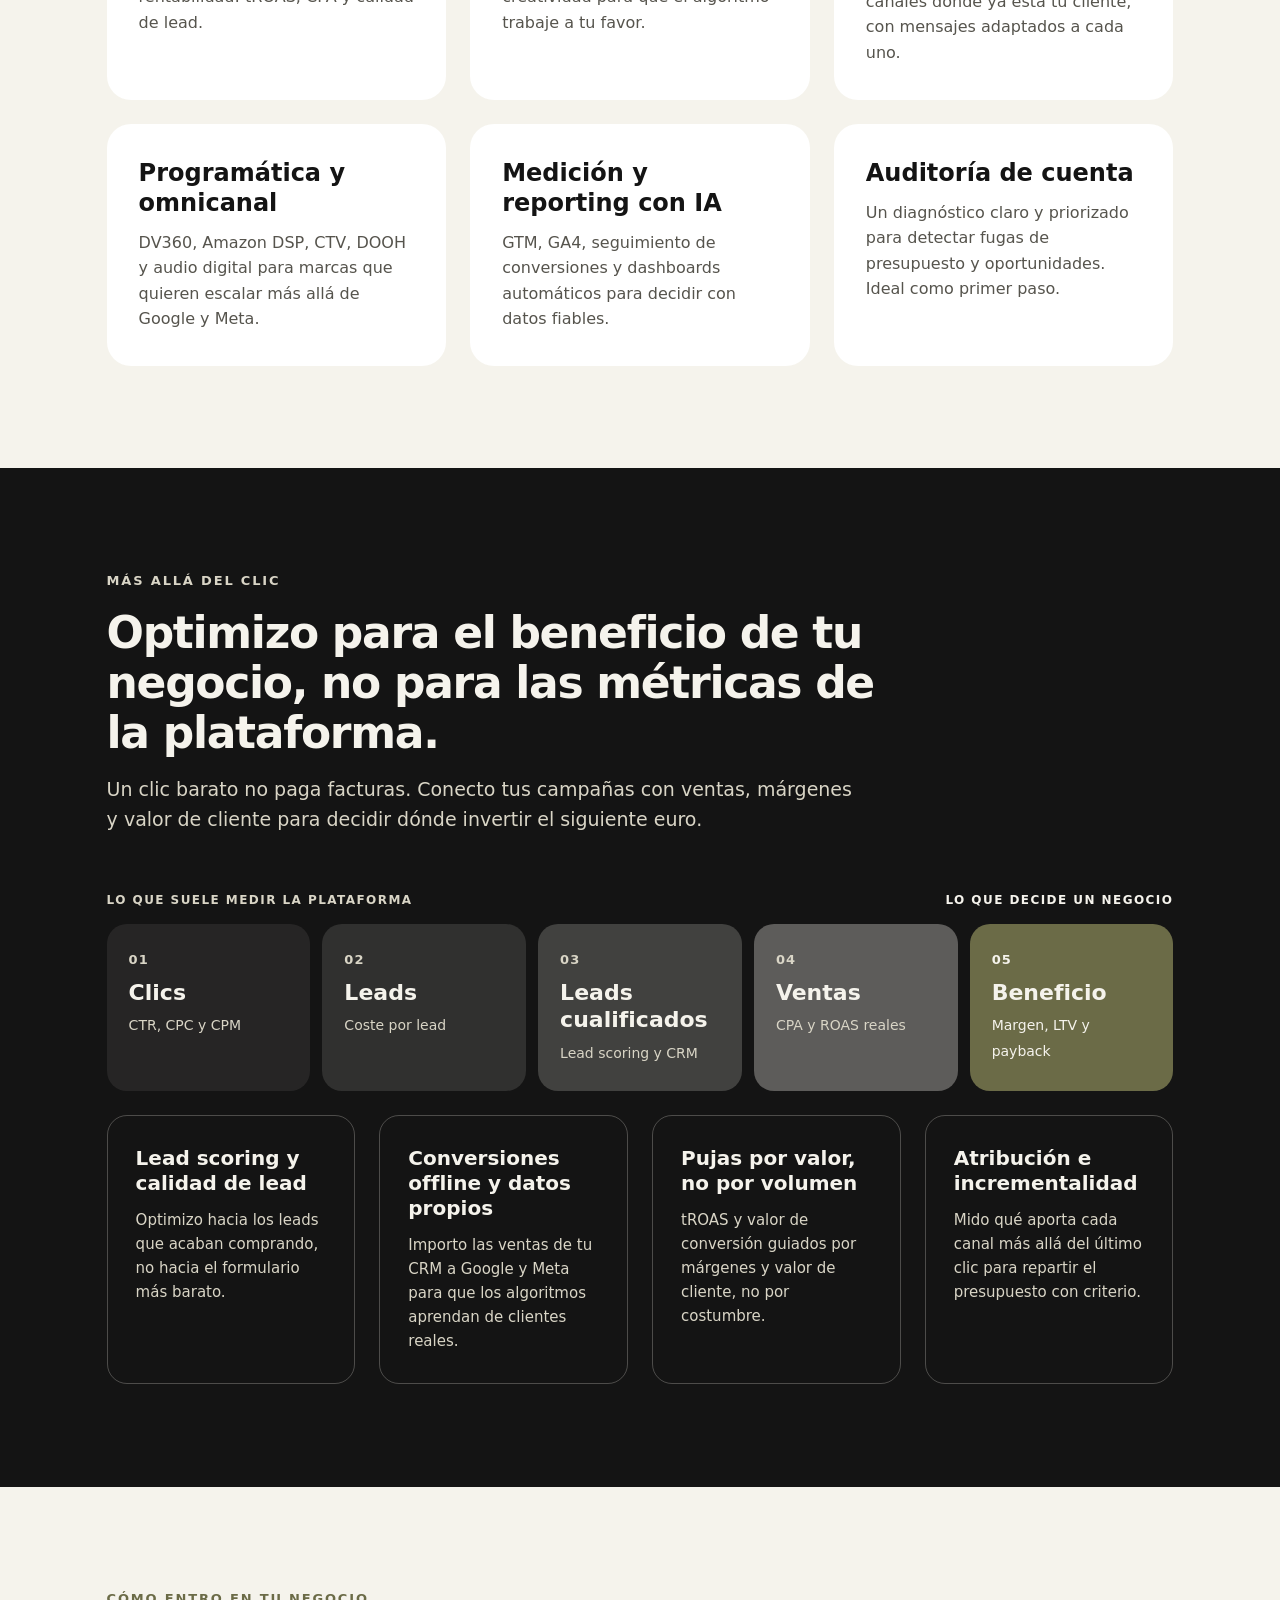
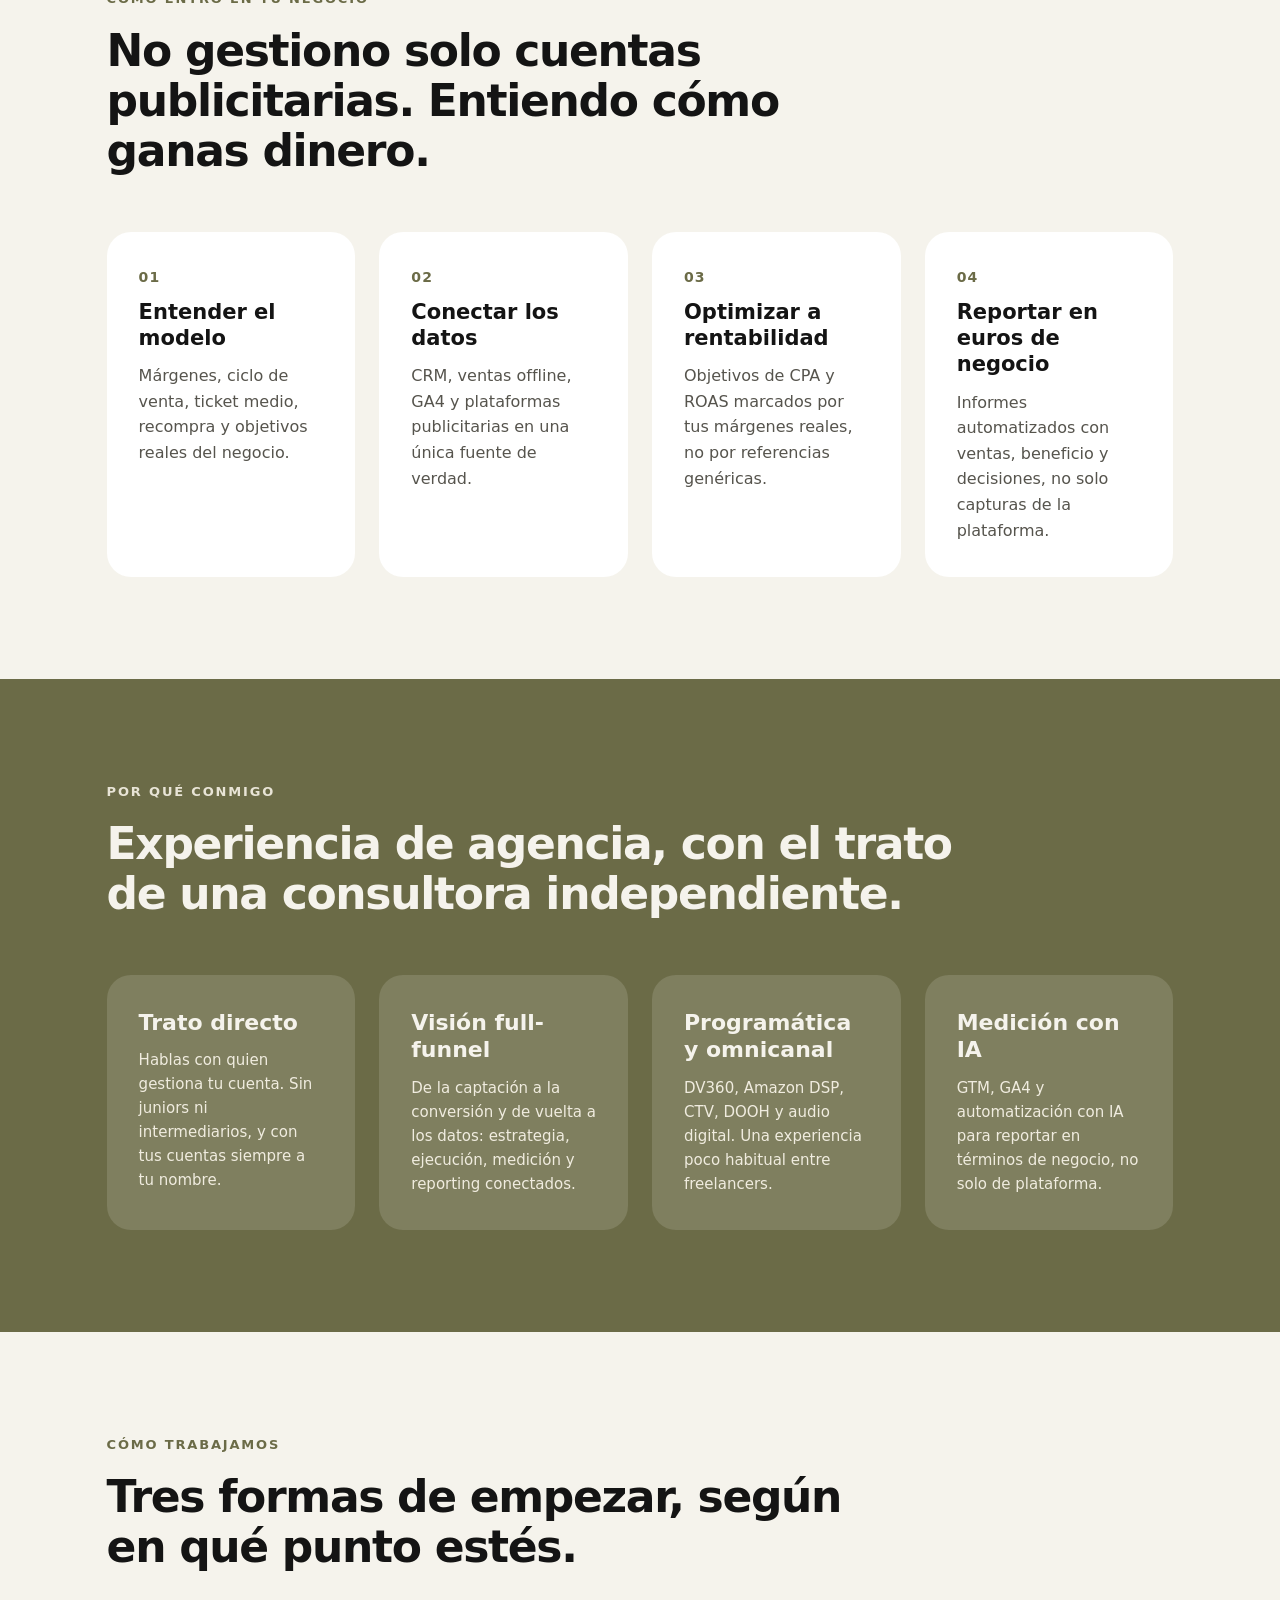
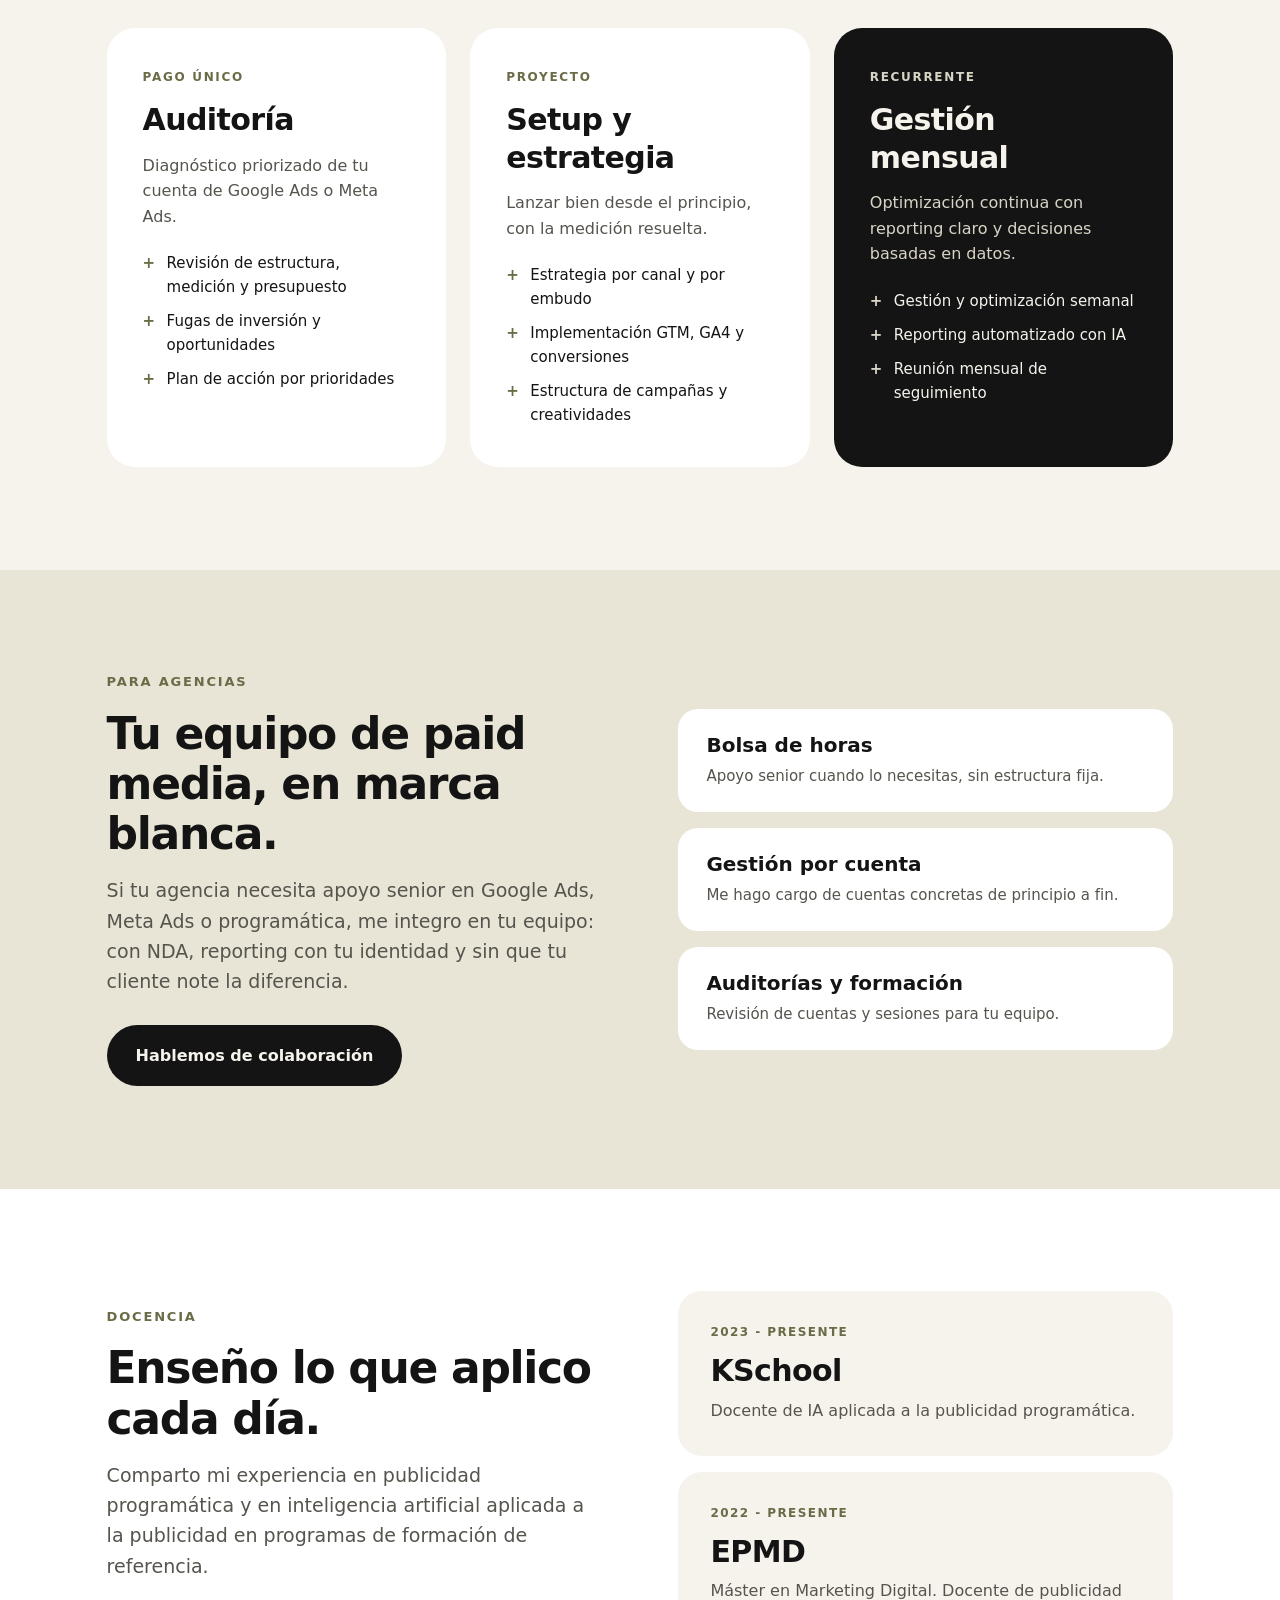
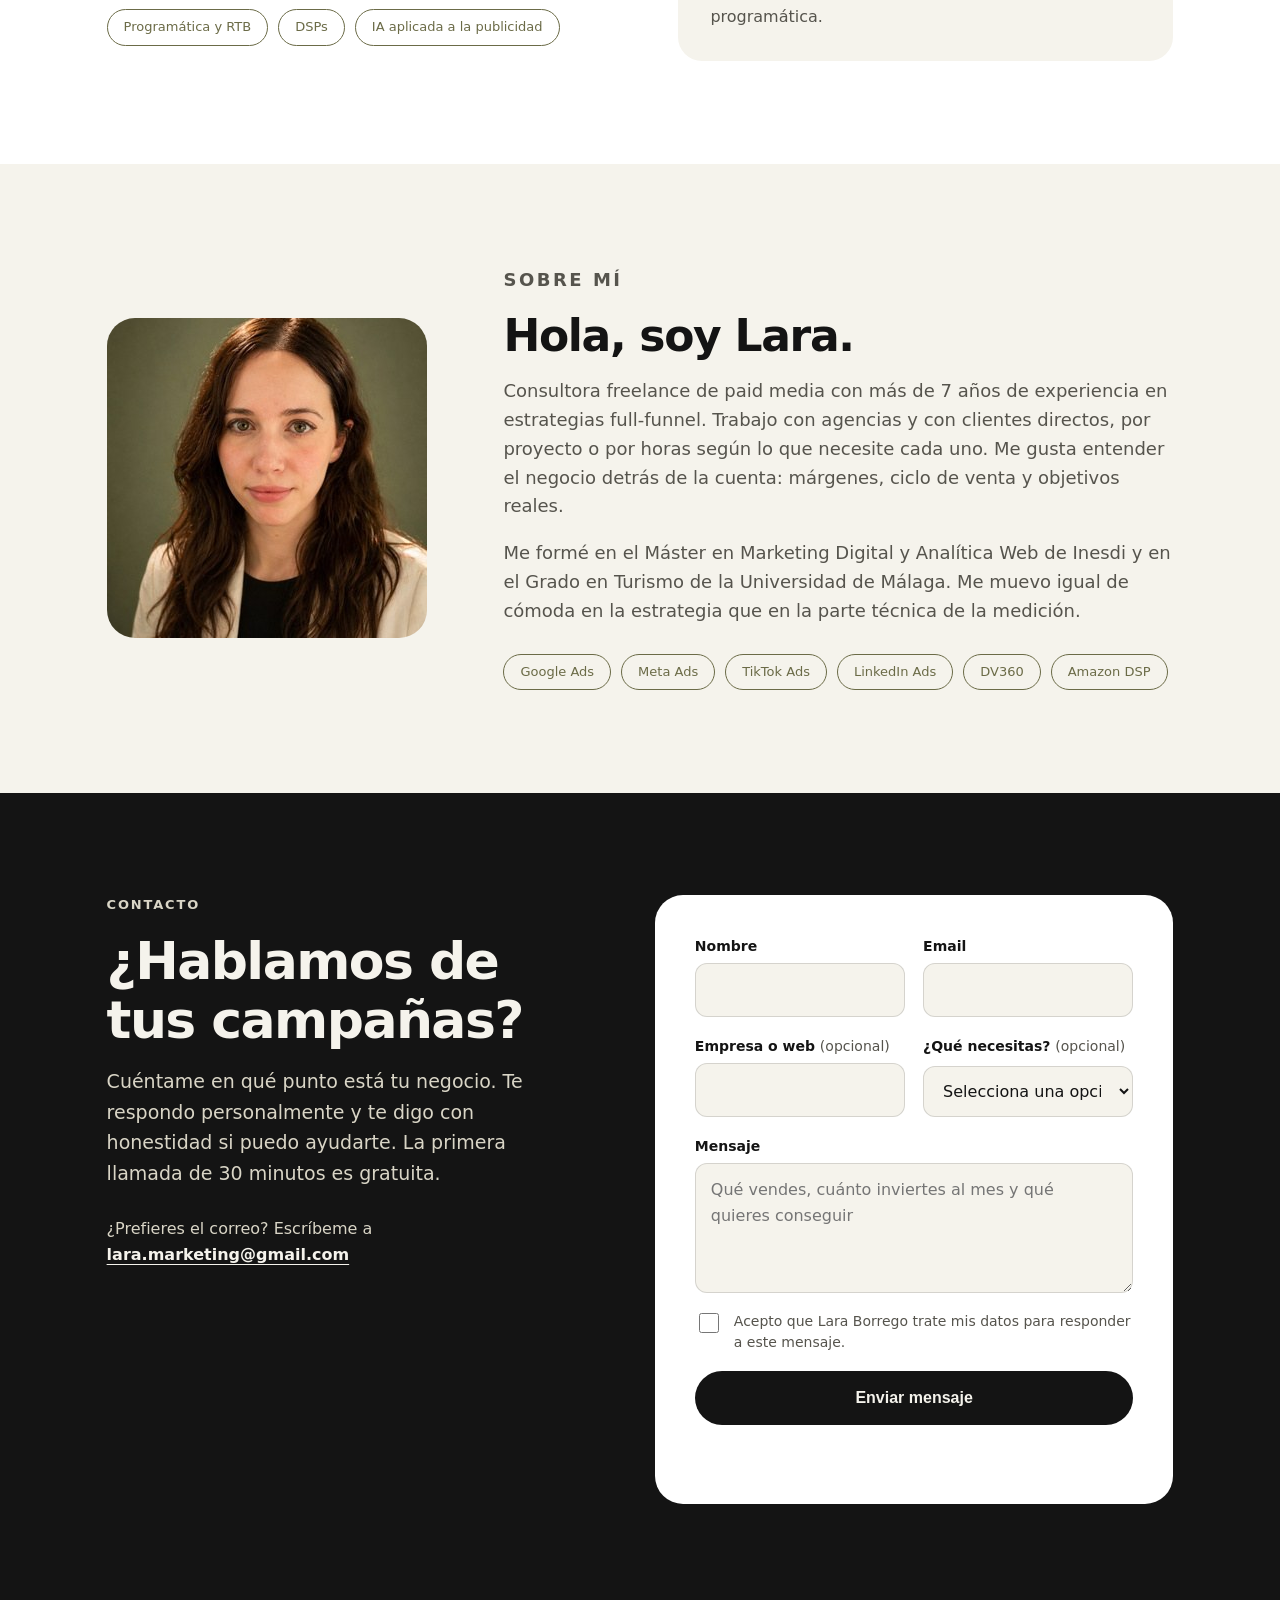
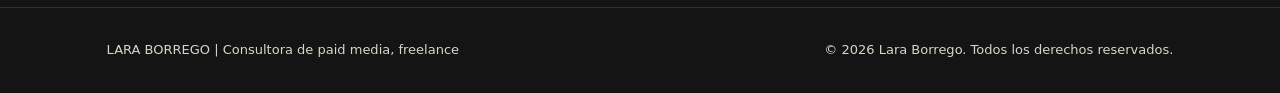
==== commit 35600935: "Add files via upload" ====
--- a/index.html
+++ b/index.html
@@ -1,34 +1,246 @@
 <!DOCTYPE html>
-<html lang="es-ES">
+<html lang="es">
 <head>
 <meta charset="utf-8">
 <meta name="viewport" content="width=device-width, initial-scale=1, viewport-fit=cover">
-<title>Consultora Google Ads y Meta Ads en Granada | Lara Borrego</title>
-<meta name="description" content="Consultora freelance de Google Ads y Meta Ads en Granada. Campañas medidas en ventas y rentabilidad real, no en clics. Primera llamada de 30 minutos gratis.">
-<meta name="robots" content="index, follow, max-image-preview:large">
-<link rel="canonical" href="https://TUDOMINIO.com/">
+<title>Lara Borrego | Consultora de Paid Media freelance</title>
+<meta name="description" content="Consultora freelance de paid media con más de 7 años de experiencia. Google Ads, Meta Ads, TikTok, LinkedIn y programática omnicanal, optimizadas a la rentabilidad real de tu negocio.">
 <meta name="theme-color" content="#F5F3EC">
-<link rel="icon" href="assets/favicon.svg" type="image/svg+xml">
-<meta property="og:locale" content="es_ES">
-<meta property="og:site_name" content="Lara Borrego | Consultora de Paid Media">
+<meta property="og:title" content="Lara Borrego | Consultora de Paid Media freelance">
+<meta property="og:description" content="Publicidad digital que se mide en resultados, no en clics. Google Ads, Meta Ads, TikTok, LinkedIn y programática omnicanal.">
 <meta property="og:type" content="website">
-<meta property="og:title" content="Consultora Google Ads y Meta Ads en Granada | Lara Borrego">
-<meta property="og:description" content="Consultora freelance de Google Ads y Meta Ads en Granada. Campañas medidas en ventas y rentabilidad real, no en clics. Primera llamada de 30 minutos gratis.">
-<meta property="og:url" content="https://TUDOMINIO.com/">
-<meta property="og:image" content="https://TUDOMINIO.com/assets/og-image.png">
-<meta property="og:image:width" content="1200">
-<meta property="og:image:height" content="630">
-<meta property="og:image:alt" content="Lara Borrego, consultora de Google Ads y Meta Ads en Granada">
-<meta name="twitter:card" content="summary_large_image">
 <link rel="preconnect" href="https://fonts.googleapis.com">
 <link rel="preconnect" href="https://fonts.gstatic.com" crossorigin>
 <link href="https://fonts.googleapis.com/css2?family=Inter:wght@400;500;600;700;800&display=swap" rel="stylesheet">
-<link rel="stylesheet" href="assets/style.css">
-<script type="application/ld+json">{"@context":"https://schema.org","@graph":[{"@type":"WebSite","@id":"https://TUDOMINIO.com/#web","url":"https://TUDOMINIO.com/","name":"Lara Borrego | Consultora de Paid Media","inLanguage":"es-ES","publisher":{"@id":"https://TUDOMINIO.com/#negocio"}},{"@type":"ProfessionalService","@id":"https://TUDOMINIO.com/#negocio","name":"Lara Borrego, consultora de paid media","url":"https://TUDOMINIO.com/","image":"https://TUDOMINIO.com/assets/og-image.png","description":"Consultora freelance de paid media en Granada: Google Ads, Meta Ads, TikTok Ads, LinkedIn Ads y programática, con medición de la rentabilidad real del negocio.","address":{"@type":"PostalAddress","addressLocality":"Granada","addressRegion":"Andalucía","addressCountry":"ES"},"areaServed":[{"@type":"City","name":"Granada"},{"@type":"AdministrativeArea","name":"Andalucía"},{"@type":"Country","name":"España"}],"serviceType":["Google Ads","Meta Ads","TikTok Ads","LinkedIn Ads","Publicidad programática","Medición y analítica","Auditoría de cuentas publicitarias"],"knowsAbout":["Paid media","Google Ads","Meta Ads","Performance Max","Publicidad programática","GA4","Lead scoring"],"founder":{"@id":"https://TUDOMINIO.com/#lara"}},{"@type":"Person","@id":"https://TUDOMINIO.com/#lara","name":"Lara Borrego","jobTitle":"Consultora de paid media","url":"https://TUDOMINIO.com/","image":"https://TUDOMINIO.com/assets/lara.jpg","homeLocation":{"@type":"Place","name":"Granada, España"},"worksFor":{"@id":"https://TUDOMINIO.com/#negocio"},"alumniOf":[{"@type":"CollegeOrUniversity","name":"Inesdi"},{"@type":"CollegeOrUniversity","name":"Universidad de Málaga"}],"knowsAbout":["Paid media","Google Ads","Meta Ads","Publicidad programática"]},{"@type":"FAQPage","mainEntity":[{"@type":"Question","name":"¿Qué hace una consultora de Google Ads y Meta Ads?","acceptedAnswer":{"@type":"Answer","text":"Diseña, gestiona y optimiza tus campañas en Google Ads y Meta Ads (Facebook e Instagram) para que generen clientes y ventas, no solo clics. Además de la gestión, configuro la medición (GA4 y Tag Manager) para que puedas ver qué campañas dejan beneficio real."}},{"@type":"Question","name":"¿Qué diferencia hay entre contratar una consultora freelance y una agencia?","acceptedAnswer":{"@type":"Answer","text":"Con una consultora freelance hablas directamente con la persona que gestiona tu cuenta, sin intermediarios ni equipos junior, y tus cuentas publicitarias quedan siempre a tu nombre. Una agencia ofrece más estructura y más áreas (diseño, web, contenido). Cuando tu proyecto necesita más que paid media, coordino a especialistas de confianza."}},{"@type":"Question","name":"¿Cuánto cuesta gestionar Google Ads o Meta Ads?","acceptedAnswer":{"@type":"Answer","text":"Hay dos partidas: la inversión publicitaria, que pagas directamente a Google o a Meta, y mis honorarios de gestión, que dependen de la complejidad de la cuenta y de los canales. Tras una llamada gratuita de 30 minutos te doy un presupuesto cerrado. Si prefieres empezar con poco riesgo, la auditoría de cuenta es el primer paso."}},{"@type":"Question","name":"¿Qué presupuesto mínimo necesito para anunciarme?","acceptedAnswer":{"@type":"Answer","text":"No hay una cifra universal. Depende de tu sector, del precio de tu producto o servicio y de cuánto puedes pagar por conseguir un cliente. En la primera llamada calculamos cuánto tiene sentido invertir para que los datos sean fiables y el objetivo, realista."}},{"@type":"Question","name":"¿Cuánto tardan en verse resultados?","acceptedAnswer":{"@type":"Answer","text":"Las primeras señales llegan en las primeras semanas. Para optimizar con datos suficientes suelen hacer falta entre dos y tres meses, según el volumen de conversiones. Por eso mido siempre ventas y rentabilidad, no solo clics."}},{"@type":"Question","name":"¿Trabajas con negocios de fuera de Granada?","acceptedAnswer":{"@type":"Answer","text":"Sí. Estoy en Granada y trabajo con negocios de la ciudad, de Andalucía y de toda España. La gestión y las reuniones se hacen por videollamada, así que la ubicación no limita."}},{"@type":"Question","name":"¿Puedo contratarte si soy una agencia?","acceptedAnswer":{"@type":"Answer","text":"Sí. Colaboro con agencias en marca blanca, por bolsa de horas o por cuentas concretas, con NDA y reporting con la identidad de la agencia."}}]}]}</script>
-<script src="assets/main.js" defer></script>
+<script type="application/ld+json">
+{"@context":"https://schema.org","@type":"ProfessionalService","name":"Lara Borrego","description":"Consultora freelance de paid media: Google Ads, Meta Ads, TikTok Ads, LinkedIn Ads y programática omnicanal.","areaServed":"ES","serviceType":["Google Ads","Meta Ads","Programática","Medición y analítica","Auditoría de cuentas publicitarias"]}
+</script>
+<style>
+:root {
+  --bg: #F5F3EC;
+  --surface: #FFFFFF;
+  --surface-alt: #FFFFFF;
+  --sand-bg: #E8E4D6;
+  --text: #141414;
+  --muted: #56544D;
+  --accent: #6B6B47;
+  --line: rgba(20,20,20,.14);
+  --dark-bg: #141414;
+  --dark-text: #F5F3EC;
+  --dark-muted: #D9D5C6;
+  --olive-bg: #6B6B47;
+  --maxw: 1200px;
+  --gutter: clamp(20px, 8.33vw, 120px);
+  --section-y: clamp(64px, 8vw, 112px);
+  box-sizing: border-box;
+  padding-top: env(safe-area-inset-top, 0px);
+  padding-bottom: env(safe-area-inset-bottom, 0px);
+}
+@media (prefers-color-scheme: dark) {
+  :root:not([data-theme="light"]) {
+    --bg: #171714;
+    --surface: #23231F;
+    --surface-alt: #1D1D1A;
+    --sand-bg: #262620;
+    --text: #F5F3EC;
+    --muted: #BFBBAD;
+    --accent: #BDBD93;
+    --line: rgba(245,243,236,.18);
+    --dark-bg: #0E0E0D;
+  }
+}
+:root[data-theme="dark"] {
+  --bg: #171714;
+  --surface: #23231F;
+  --surface-alt: #1D1D1A;
+  --sand-bg: #262620;
+  --text: #F5F3EC;
+  --muted: #BFBBAD;
+  --accent: #BDBD93;
+  --line: rgba(245,243,236,.18);
+  --dark-bg: #0E0E0D;
+}
+*, *::before, *::after { box-sizing: inherit; }
+html { height: 100%; scroll-padding-top: calc(env(safe-area-inset-top, 0px) + 84px); }
+@media (prefers-reduced-motion: no-preference) { html { scroll-behavior: smooth; } }
+body {
+  margin: 0; min-height: 100%;
+  background: var(--bg); color: var(--text);
+  font-family: "Inter", system-ui, -apple-system, "Segoe UI", Roboto, Helvetica, Arial, sans-serif;
+  font-size: 16px; line-height: 1.6;
+  -webkit-font-smoothing: antialiased;
+}
+img { max-width: 100%; display: block; }
+a { color: inherit; }
+:focus-visible { outline: 3px solid var(--accent); outline-offset: 3px; border-radius: 6px; }
+.skip { position: absolute; left: -999px; top: 8px; background: var(--text); color: var(--bg); padding: 10px 16px; border-radius: 8px; z-index: 50; }
+.skip:focus { left: 12px; }
+
+.wrap { width: 100%; max-width: calc(var(--maxw) + var(--gutter) * 2); margin-inline: auto; padding-inline: var(--gutter); }
+section { padding-block: var(--section-y); }
+.eyebrow { margin: 0 0 16px; font-size: 13px; font-weight: 600; letter-spacing: .14em; text-transform: uppercase; color: var(--accent); }
+h1, h2, h3, p { margin-top: 0; }
+h1 { font-size: clamp(40px, 6.2vw, 68px); line-height: 1.06; font-weight: 800; letter-spacing: -.03em; margin-bottom: 28px; }
+h2 { font-size: clamp(30px, 3.9vw, 44px); line-height: 1.14; font-weight: 800; letter-spacing: -.03em; margin-bottom: 16px; max-width: 22ch; }
+h2.wide { max-width: 26ch; }
+h3 { font-size: 22px; line-height: 1.25; font-weight: 700; margin-bottom: 12px; }
+.lead { font-size: clamp(17px, 1.6vw, 19px); line-height: 1.6; color: var(--muted); max-width: 62ch; }
+.section-head { margin-bottom: clamp(36px, 5vw, 56px); }
+
+/* Botones */
+.btn { display: inline-flex; align-items: center; justify-content: center; text-align: center; padding: 17px 28px; border-radius: 999px; font-weight: 600; font-size: 16px; text-decoration: none; border: 1.5px solid transparent; cursor: pointer; transition: transform .15s ease; }
+.btn:active { transform: scale(.98); }
+.btn-primary { background: var(--text); color: var(--bg); }
+.btn-outline { border-color: var(--text); color: var(--text); }
+.btn-light { background: var(--dark-text); color: #141414; }
+.btn-outline-light { border-color: var(--dark-text); color: var(--dark-text); }
+.btn-row { display: flex; flex-wrap: wrap; gap: 16px; }
+
+/* Header */
+header.site { position: sticky; top: env(safe-area-inset-top, 0px); z-index: 20; background: var(--bg); border-bottom: 1px solid transparent; }
+.nav { display: flex; align-items: center; justify-content: space-between; padding-block: 22px; gap: 24px; }
+.logo { font-weight: 800; font-size: 20px; letter-spacing: .1em; text-decoration: none; }
+.nav ul { display: flex; align-items: center; gap: 32px; list-style: none; margin: 0; padding: 0; }
+.nav a.link { text-decoration: none; font-size: 15px; font-weight: 500; }
+.nav a.link:hover { text-decoration: underline; text-underline-offset: 6px; }
+.nav .btn { padding: 12px 22px; font-size: 14px; }
+.menu-btn { display: none; background: none; border: 1.5px solid var(--text); color: var(--text); border-radius: 999px; padding: 9px 18px; font: inherit; font-weight: 600; font-size: 14px; cursor: pointer; }
+@media (max-width: 1040px) {
+  .menu-btn { display: inline-block; }
+  .nav ul { display: none; position: absolute; left: 0; right: 0; top: 100%; flex-direction: column; align-items: flex-start; gap: 18px; padding: 24px var(--gutter) 32px; background: var(--bg); border-bottom: 1px solid var(--line); }
+  .nav ul.open { display: flex; }
+  .nav a.link { font-size: 18px; }
+}
+
+/* Hero */
+.hero { padding-top: clamp(32px, 5vw, 64px); padding-bottom: var(--section-y); }
+.hero-grid { display: grid; grid-template-columns: minmax(0, 1.5fr) minmax(0, 1fr); gap: clamp(32px, 5vw, 64px); align-items: center; }
+.hero .eyebrow { margin-bottom: 28px; }
+.hero .lead { margin-bottom: 36px; }
+.hero-photo { justify-self: center; width: min(100%, 380px); height: auto; aspect-ratio: 1; border-radius: 50%; object-fit: cover; background: var(--accent); }
+@media (max-width: 860px) {
+  .hero-grid { grid-template-columns: 1fr; }
+  .hero-photo { order: -1; width: min(72%, 280px); justify-self: start; }
+}
+
+/* Banda de canales */
+.band { background: var(--dark-bg); color: var(--dark-text); padding-block: 36px; text-align: center; }
+.band p { margin: 0 0 16px; font-size: 12px; letter-spacing: .14em; font-weight: 600; text-transform: uppercase; color: var(--dark-muted); }
+.band ul { list-style: none; margin: 0; padding: 0; display: flex; flex-wrap: wrap; justify-content: center; gap: 12px 44px; }
+.band li { font-size: 19px; font-weight: 600; }
+
+/* Tarjetas */
+.grid { display: grid; gap: 24px; }
+.grid-3 { grid-template-columns: repeat(3, minmax(0, 1fr)); }
+.grid-4 { grid-template-columns: repeat(4, minmax(0, 1fr)); }
+@media (max-width: 1040px) { .grid-4 { grid-template-columns: repeat(2, minmax(0, 1fr)); } }
+@media (max-width: 900px) { .grid-3 { grid-template-columns: repeat(2, minmax(0, 1fr)); } }
+@media (max-width: 620px) { .grid-3, .grid-4 { grid-template-columns: 1fr; } }
+.card { background: var(--surface); border-radius: 24px; padding: 34px 32px; }
+.card h3 { font-size: 24px; }
+.card p:last-child { margin-bottom: 0; }
+.card p { color: var(--muted); font-size: 16px; line-height: 1.6; }
+
+/* Rentabilidad (oscura) */
+.dark { background: var(--dark-bg); color: var(--dark-text); }
+.dark .eyebrow { color: var(--dark-muted); }
+.dark .lead { color: var(--dark-muted); }
+.chain-labels { display: flex; justify-content: space-between; gap: 16px; margin-bottom: 14px; font-size: 12px; font-weight: 600; letter-spacing: .12em; text-transform: uppercase; }
+.chain-labels span:first-child { color: var(--dark-muted); }
+.chain { display: grid; grid-template-columns: repeat(5, minmax(0, 1fr)); gap: 12px; list-style: none; margin: 0 0 24px; padding: 0; }
+.chain li { border-radius: 20px; padding: 26px 22px; }
+.chain .n { display: block; font-size: 13px; font-weight: 700; letter-spacing: .08em; color: var(--dark-muted); margin-bottom: 8px; }
+.chain strong { display: block; font-size: 22px; line-height: 1.25; font-weight: 700; margin-bottom: 6px; }
+.chain span.s { font-size: 14px; color: var(--dark-muted); }
+.chain li:nth-child(1) { background: rgba(245,243,236,.08); }
+.chain li:nth-child(2) { background: rgba(245,243,236,.12); }
+.chain li:nth-child(3) { background: rgba(245,243,236,.2); }
+.chain li:nth-child(4) { background: rgba(245,243,236,.32); }
+.chain li:nth-child(5) { background: var(--olive-bg); }
+.chain li:nth-child(5) .n, .chain li:nth-child(5) span.s { color: #F5F3EC; }
+@media (max-width: 1040px) { .chain { grid-template-columns: repeat(2, minmax(0, 1fr)); } .chain li:last-child { grid-column: 1 / -1; } }
+@media (max-width: 620px) { .chain { grid-template-columns: 1fr; } .chain-labels { flex-direction: column; gap: 6px; } }
+.outline-card { border: 1px solid rgba(245,243,236,.25); border-radius: 20px; padding: 30px 28px; }
+.outline-card h3 { font-size: 20px; }
+.outline-card p { margin: 0; color: var(--dark-muted); font-size: 15px; line-height: 1.6; }
+
+/* Pasos (secuencia real) */
+.step .num { display: block; font-size: 14px; font-weight: 700; letter-spacing: .08em; color: var(--accent); margin-bottom: 10px; }
+.step h3 { font-size: 21px; }
+
+/* Por qué conmigo (oliva) */
+.olive { background: var(--olive-bg); color: #F5F3EC; }
+.olive .eyebrow { color: #E8E4D6; }
+.olive .card { background: rgba(245,243,236,.14); }
+.olive .card h3 { color: #F5F3EC; font-size: 22px; }
+.olive .card p { color: #F0ECDF; font-size: 15px; }
+
+/* Cómo trabajamos */
+.pack { display: flex; flex-direction: column; padding: 40px 36px; border-radius: 28px; background: var(--surface); }
+.pack .tag { font-size: 12px; font-weight: 600; letter-spacing: .14em; text-transform: uppercase; color: var(--accent); margin-bottom: 14px; }
+.pack h3 { font-size: 30px; font-weight: 800; letter-spacing: -.02em; margin-bottom: 14px; }
+.pack > p { color: var(--muted); margin-bottom: 22px; }
+.pack ul { list-style: none; margin: 0; padding: 0; display: grid; gap: 10px; font-size: 15px; font-weight: 500; }
+.pack li { padding-left: 24px; position: relative; }
+.pack li::before { content: "+"; position: absolute; left: 0; font-weight: 700; color: var(--accent); }
+.pack.featured { background: var(--dark-bg); color: var(--dark-text); }
+.pack.featured .tag, .pack.featured li::before { color: var(--dark-muted); }
+.pack.featured > p { color: var(--dark-muted); }
+
+/* Agencias */
+.sand { background: var(--sand-bg); }
+.split { display: grid; grid-template-columns: minmax(0, 1fr) minmax(0, 1fr); gap: clamp(32px, 6vw, 80px); align-items: center; }
+@media (max-width: 860px) { .split { grid-template-columns: 1fr; } }
+.stack { display: grid; gap: 16px; }
+.mini { background: var(--surface); border-radius: 20px; padding: 24px 28px; }
+.mini h3 { font-size: 20px; margin-bottom: 6px; }
+.mini p { margin: 0; color: var(--muted); font-size: 15px; }
+
+/* Docencia y sobre mí */
+.white { background: var(--surface-alt); }
+.pills { list-style: none; margin: 28px 0 0; padding: 0; display: flex; flex-wrap: wrap; gap: 10px; }
+.pills li { border: 1px solid var(--accent); color: var(--accent); border-radius: 999px; padding: 7px 16px; font-size: 13px; font-weight: 500; }
+.program { background: var(--bg); border-radius: 24px; padding: 32px; }
+.program .when { font-size: 12px; font-weight: 600; letter-spacing: .12em; text-transform: uppercase; color: var(--accent); margin: 0 0 10px; }
+.program h3 { font-size: 30px; font-weight: 800; letter-spacing: -.02em; margin-bottom: 8px; }
+.program p:last-child { margin: 0; color: var(--muted); }
+.about-photo { width: min(100%, 340px); height: auto; aspect-ratio: 1; border-radius: 28px; object-fit: cover; background: var(--accent); }
+.about { display: grid; grid-template-columns: auto minmax(0, 1fr); gap: clamp(32px, 6vw, 80px); align-items: center; }
+@media (max-width: 860px) { .about { grid-template-columns: 1fr; } .about-photo { width: min(100%, 280px); } }
+.about p { color: var(--muted); font-size: 18px; line-height: 1.6; max-width: 62ch; }
+
+/* Contacto y footer */
+.contact-grid { display: grid; grid-template-columns: minmax(0, 1fr) minmax(0, 1.1fr); gap: clamp(32px, 6vw, 80px); align-items: start; }
+@media (max-width: 900px) { .contact-grid { grid-template-columns: 1fr; } }
+.contact h2 { font-size: clamp(34px, 5vw, 52px); max-width: 16ch; }
+.contact .alt { margin-top: 28px; color: var(--dark-muted); font-size: 16px; }
+.contact .alt a { color: var(--dark-text); font-weight: 600; text-underline-offset: 4px; }
+.form { background: var(--surface); color: var(--text); border-radius: 28px; padding: clamp(24px, 4vw, 40px); display: grid; gap: 18px; }
+.form .row { display: grid; grid-template-columns: 1fr 1fr; gap: 18px; }
+@media (max-width: 620px) { .form .row { grid-template-columns: 1fr; } }
+.field { display: grid; gap: 6px; }
+.field label { font-size: 14px; font-weight: 600; }
+.field .opt { font-weight: 400; color: var(--muted); }
+.field input, .field select, .field textarea { width: 100%; font: inherit; font-size: 16px; color: var(--text); background: var(--bg); border: 1.5px solid var(--line); border-radius: 12px; padding: 13px 15px; }
+.field textarea { min-height: 130px; resize: vertical; }
+.field input:focus-visible, .field select:focus-visible, .field textarea:focus-visible { outline: 3px solid var(--accent); outline-offset: 1px; }
+.check { display: flex; gap: 12px; align-items: flex-start; font-size: 14px; color: var(--muted); line-height: 1.5; }
+.check input { width: 20px; height: 20px; margin-top: 2px; flex: none; accent-color: var(--accent); }
+.hp { position: absolute; left: -9999px; width: 1px; height: 1px; overflow: hidden; }
+.form .btn { width: 100%; }
+.form .btn[disabled] { opacity: .6; cursor: progress; }
+.status { margin: 0; font-size: 15px; font-weight: 500; min-height: 1.4em; }
+.status.ok { color: var(--accent); }
+.status.err { color: #B3261E; }
+:root[data-theme="dark"] .status.err { color: #FF8A80; }
+@media (prefers-color-scheme: dark) { :root:not([data-theme="light"]) .status.err { color: #FF8A80; } }
+footer.site { background: var(--dark-bg); color: var(--dark-muted); padding-block: 32px; border-top: 1px solid rgba(245,243,236,.12); font-size: 13px; }
+footer.site .wrap { display: flex; flex-wrap: wrap; justify-content: space-between; gap: 8px 24px; }
+</style>
 </head>
 <body>
 <a class="skip" href="#main">Saltar al contenido</a>
+
 <header class="site">
   <div class="wrap nav">
     <a class="logo" href="#inicio" aria-label="Lara Borrego, inicio">LARA BORREGO</a>
@@ -40,24 +252,24 @@
       <li><a class="link" href="#agencias">Agencias</a></li>
       <li><a class="link" href="#docencia">Docencia</a></li>
       <li><a class="link" href="#sobre-mi">Sobre mí</a></li>
-      <li><a class="link" href="#granada">Granada</a></li>
       <li><a class="btn btn-primary" href="#contacto">Reserva una llamada</a></li>
     </ul>
   </div>
 </header>
+
 <main id="main">
   <section class="hero" id="inicio">
     <div class="wrap hero-grid">
       <div>
         <p class="eyebrow">Consultora de paid media | Freelance</p>
-        <h1>Consultora de paid media: publicidad que se mide en resultados, no en clics</h1>
+        <h1>Publicidad digital que se mide en resultados, no en clics.</h1>
         <p class="lead">Soy Lara Borrego, consultora freelance con más de 7 años en estrategias full-funnel. Google Ads, Meta Ads, TikTok, LinkedIn y programática omnicanal, siempre conectadas a la rentabilidad real de tu negocio. Trato directo, sin juniors y con tus cuentas a tu nombre.</p>
         <div class="btn-row">
           <a class="btn btn-primary" href="#contacto">Reserva una llamada gratuita de 30 min</a>
           <a class="btn btn-outline" href="#servicios">Ver servicios</a>
         </div>
       </div>
-      <img class="hero-photo" src="assets/lara.jpg" width="320" height="320" alt="Lara Borrego, consultora de paid media freelance en Granada" fetchpriority="high">
+      <img class="hero-photo" src="[data-uri]" width="320" height="320" alt="Lara Borrego, consultora de paid media freelance">
     </div>
   </section>
 
@@ -84,23 +296,6 @@
         <article class="card"><h3>Medición y reporting con IA</h3><p>GTM, GA4, seguimiento de conversiones y dashboards automáticos para decidir con datos fiables.</p></article>
         <article class="card"><h3>Auditoría de cuenta</h3><p>Un diagnóstico claro y priorizado para detectar fugas de presupuesto y oportunidades. Ideal como primer paso.</p></article>
       </div>
-    </div>
-  </section>
-
-
-  <section class="sand" id="granada">
-    <div class="wrap">
-      <div class="section-head">
-        <p class="eyebrow">Granada</p>
-        <h2 class="wide" style="max-width:24ch">Publicidad digital para negocios de Granada y de toda España.</h2>
-        <p class="lead">Estoy en Granada y ayudo a negocios de la ciudad, de Andalucía y de toda España a conseguir clientes con Google Ads, Meta Ads y el resto de canales de pago. Elige el servicio que buscas:</p>
-      </div>
-      <div class="grid grid-3">
-        <a class="linkcard" href="google-ads-granada/"><h3>Google Ads en Granada</h3><p>Search, Shopping y Performance Max optimizados a ventas y beneficio.</p><span class="go">Ver servicio</span></a>
-        <a class="linkcard" href="meta-ads-granada/"><h3>Meta Ads en Granada</h3><p>Campañas en Facebook e Instagram con creatividad y medición real.</p><span class="go">Ver servicio</span></a>
-        <a class="linkcard" href="consultora-paid-media-granada/"><h3>Consultora de paid media</h3><p>Estrategia, canales y medición con una sola interlocutora.</p><span class="go">Ver servicio</span></a>
-      </div>
-      <ul class="pills sectors"><li>Alojamientos y turismo</li><li>Hostelería y restauración</li><li>Academias y centros de idiomas</li><li>Clínicas y salud</li><li>Comercio local y tiendas online</li><li>Inmobiliarias y construcción</li><li>Servicios profesionales</li></ul>
     </div>
   </section>
 
@@ -220,33 +415,14 @@
 
   <section id="sobre-mi">
     <div class="wrap about">
-      <img class="about-photo" src="assets/lara.jpg" width="320" height="320" alt="Retrato de Lara Borrego" loading="lazy">
+      <img class="about-photo" src="[data-uri]" width="320" height="320" alt="Retrato de Lara Borrego" loading="lazy">
       <div>
         <p class="eyebrow">Sobre mí</p>
         <h2>Hola, soy Lara.</h2>
-        <p>Soy Lara Borrego, consultora freelance de paid media en Granada, con más de 7 años de experiencia en estrategias full-funnel. Trabajo con agencias y con clientes directos, por proyecto o por horas según lo que necesite cada uno. Me gusta entender el negocio detrás de la cuenta: márgenes, ciclo de venta y objetivos reales.</p>
+        <p>Consultora freelance de paid media con más de 7 años de experiencia en estrategias full-funnel. Trabajo con agencias y con clientes directos, por proyecto o por horas según lo que necesite cada uno. Me gusta entender el negocio detrás de la cuenta: márgenes, ciclo de venta y objetivos reales.</p>
         <p>Me formé en el Máster en Marketing Digital y Analítica Web de Inesdi y en el Grado en Turismo de la Universidad de Málaga. Me muevo igual de cómoda en la estrategia que en la parte técnica de la medición.</p>
         <ul class="pills"><li>Google Ads</li><li>Meta Ads</li><li>TikTok Ads</li><li>LinkedIn Ads</li><li>DV360</li><li>Amazon DSP</li></ul>
       </div>
-    </div>
-  </section>
-
-
-  <section id="preguntas">
-    <div class="wrap">
-      <div class="section-head">
-        <p class="eyebrow">Preguntas frecuentes</p>
-        <h2 class="wide" style="max-width:26ch">Lo que suelen preguntarme antes de empezar.</h2>
-      </div>
-      <div class="faq">
-<details><summary>¿Qué hace una consultora de Google Ads y Meta Ads?</summary><div class="ans"><p>Diseña, gestiona y optimiza tus campañas en Google Ads y Meta Ads (Facebook e Instagram) para que generen clientes y ventas, no solo clics. Además de la gestión, configuro la medición (GA4 y Tag Manager) para que puedas ver qué campañas dejan beneficio real.</p></div></details>
-<details><summary>¿Qué diferencia hay entre contratar una consultora freelance y una agencia?</summary><div class="ans"><p>Con una consultora freelance hablas directamente con la persona que gestiona tu cuenta, sin intermediarios ni equipos junior, y tus cuentas publicitarias quedan siempre a tu nombre. Una agencia ofrece más estructura y más áreas (diseño, web, contenido). Cuando tu proyecto necesita más que paid media, coordino a especialistas de confianza.</p></div></details>
-<details><summary>¿Cuánto cuesta gestionar Google Ads o Meta Ads?</summary><div class="ans"><p>Hay dos partidas: la inversión publicitaria, que pagas directamente a Google o a Meta, y mis honorarios de gestión, que dependen de la complejidad de la cuenta y de los canales. Tras una llamada gratuita de 30 minutos te doy un presupuesto cerrado. Si prefieres empezar con poco riesgo, la auditoría de cuenta es el primer paso.</p></div></details>
-<details><summary>¿Qué presupuesto mínimo necesito para anunciarme?</summary><div class="ans"><p>No hay una cifra universal. Depende de tu sector, del precio de tu producto o servicio y de cuánto puedes pagar por conseguir un cliente. En la primera llamada calculamos cuánto tiene sentido invertir para que los datos sean fiables y el objetivo, realista.</p></div></details>
-<details><summary>¿Cuánto tardan en verse resultados?</summary><div class="ans"><p>Las primeras señales llegan en las primeras semanas. Para optimizar con datos suficientes suelen hacer falta entre dos y tres meses, según el volumen de conversiones. Por eso mido siempre ventas y rentabilidad, no solo clics.</p></div></details>
-<details><summary>¿Trabajas con negocios de fuera de Granada?</summary><div class="ans"><p>Sí. Estoy en Granada y trabajo con negocios de la ciudad, de Andalucía y de toda España. La gestión y las reuniones se hacen por videollamada, así que la ubicación no limita.</p></div></details>
-<details><summary>¿Puedo contratarte si soy una agencia?</summary><div class="ans"><p>Sí. Colaboro con agencias en marca blanca, por bolsa de horas o por cuentas concretas, con NDA y reporting con la identidad de la agencia.</p></div></details>
-</div>
     </div>
   </section>
 
@@ -305,12 +481,76 @@
     </div>
   </section>
 </main>
+
 <footer class="site">
   <div class="wrap">
-    <span class="foot-brand"><strong>LARA BORREGO</strong> | Consultora de paid media freelance en Granada, España</span>
-    <nav aria-label="Servicios en Granada"><a href="google-ads-granada/">Google Ads en Granada</a><a href="meta-ads-granada/">Meta Ads en Granada</a><a href="consultora-paid-media-granada/">Consultora de paid media en Granada</a></nav>
+    <span>LARA BORREGO | Consultora de paid media, freelance</span>
     <span>© 2026 Lara Borrego. Todos los derechos reservados.</span>
   </div>
 </footer>
+
+<script>
+(function () {
+  var btn = document.querySelector('.menu-btn');
+  var menu = document.getElementById('menu');
+  if (!btn || !menu) return;
+  btn.addEventListener('click', function () {
+    var open = menu.classList.toggle('open');
+    btn.setAttribute('aria-expanded', open ? 'true' : 'false');
+  });
+  menu.addEventListener('click', function (e) {
+    if (e.target.tagName === 'A') { menu.classList.remove('open'); btn.setAttribute('aria-expanded', 'false'); }
+  });
+})();
+
+(function () {
+  // Conexión con Supabase. La clave publishable es pública por diseño: la seguridad la da RLS en la tabla.
+  var SUPABASE_URL = 'https://qtwlhpimrozszlawbxcr.supabase.co';
+  var SUPABASE_KEY = 'sb_publishable_LGb_ZXwGOj4ZGOzGn4GwTA_fcEPulYh';
+  var EMAIL_FALLBACK = 'lara.marketing@gmail.com';
+
+  var form = document.getElementById('contact-form');
+  var status = document.getElementById('form-status');
+  if (!form) return;
+  var btn = form.querySelector('button[type="submit"]');
+
+  function say(msg, kind) { status.textContent = msg; status.className = 'status ' + (kind || ''); }
+
+  form.addEventListener('submit', function (e) {
+    e.preventDefault();
+    if (form.elements.sitio_web && form.elements.sitio_web.value) { say('Mensaje enviado. Gracias, te respondo pronto.', 'ok'); form.reset(); return; }
+    if (!form.checkValidity()) {
+      form.reportValidity();
+      say('Revisa los campos marcados: nombre, email, mensaje (mínimo 10 caracteres) y la casilla de privacidad.', 'err');
+      return;
+    }
+    var f = form.elements;
+    var payload = {
+      nombre: f.nombre.value.trim(),
+      email: f.email.value.trim(),
+      empresa: f.empresa.value.trim() || null,
+      servicio: f.servicio.value || null,
+      mensaje: f.mensaje.value.trim(),
+      acepta_privacidad: f.acepta_privacidad.checked
+    };
+    btn.disabled = true; say('Enviando...', '');
+    var ctrl = new AbortController();
+    var timer = setTimeout(function () { ctrl.abort(); }, 12000);
+    fetch(SUPABASE_URL + '/rest/v1/contactos', {
+      method: 'POST',
+      headers: { 'apikey': SUPABASE_KEY, 'Content-Type': 'application/json', 'Prefer': 'return=minimal' },
+      body: JSON.stringify(payload),
+      signal: ctrl.signal
+    }).then(function (res) {
+      clearTimeout(timer);
+      if (res.status === 201) { form.reset(); say('Mensaje enviado. Gracias, te respondo personalmente en breve.', 'ok'); }
+      else { throw new Error('status ' + res.status); }
+    }).catch(function () {
+      clearTimeout(timer);
+      say('No se ha podido enviar el mensaje. Inténtalo de nuevo o escríbeme a ' + EMAIL_FALLBACK + '.', 'err');
+    }).then(function () { btn.disabled = false; });
+  });
+})();
+</script>
 </body>
 </html>
